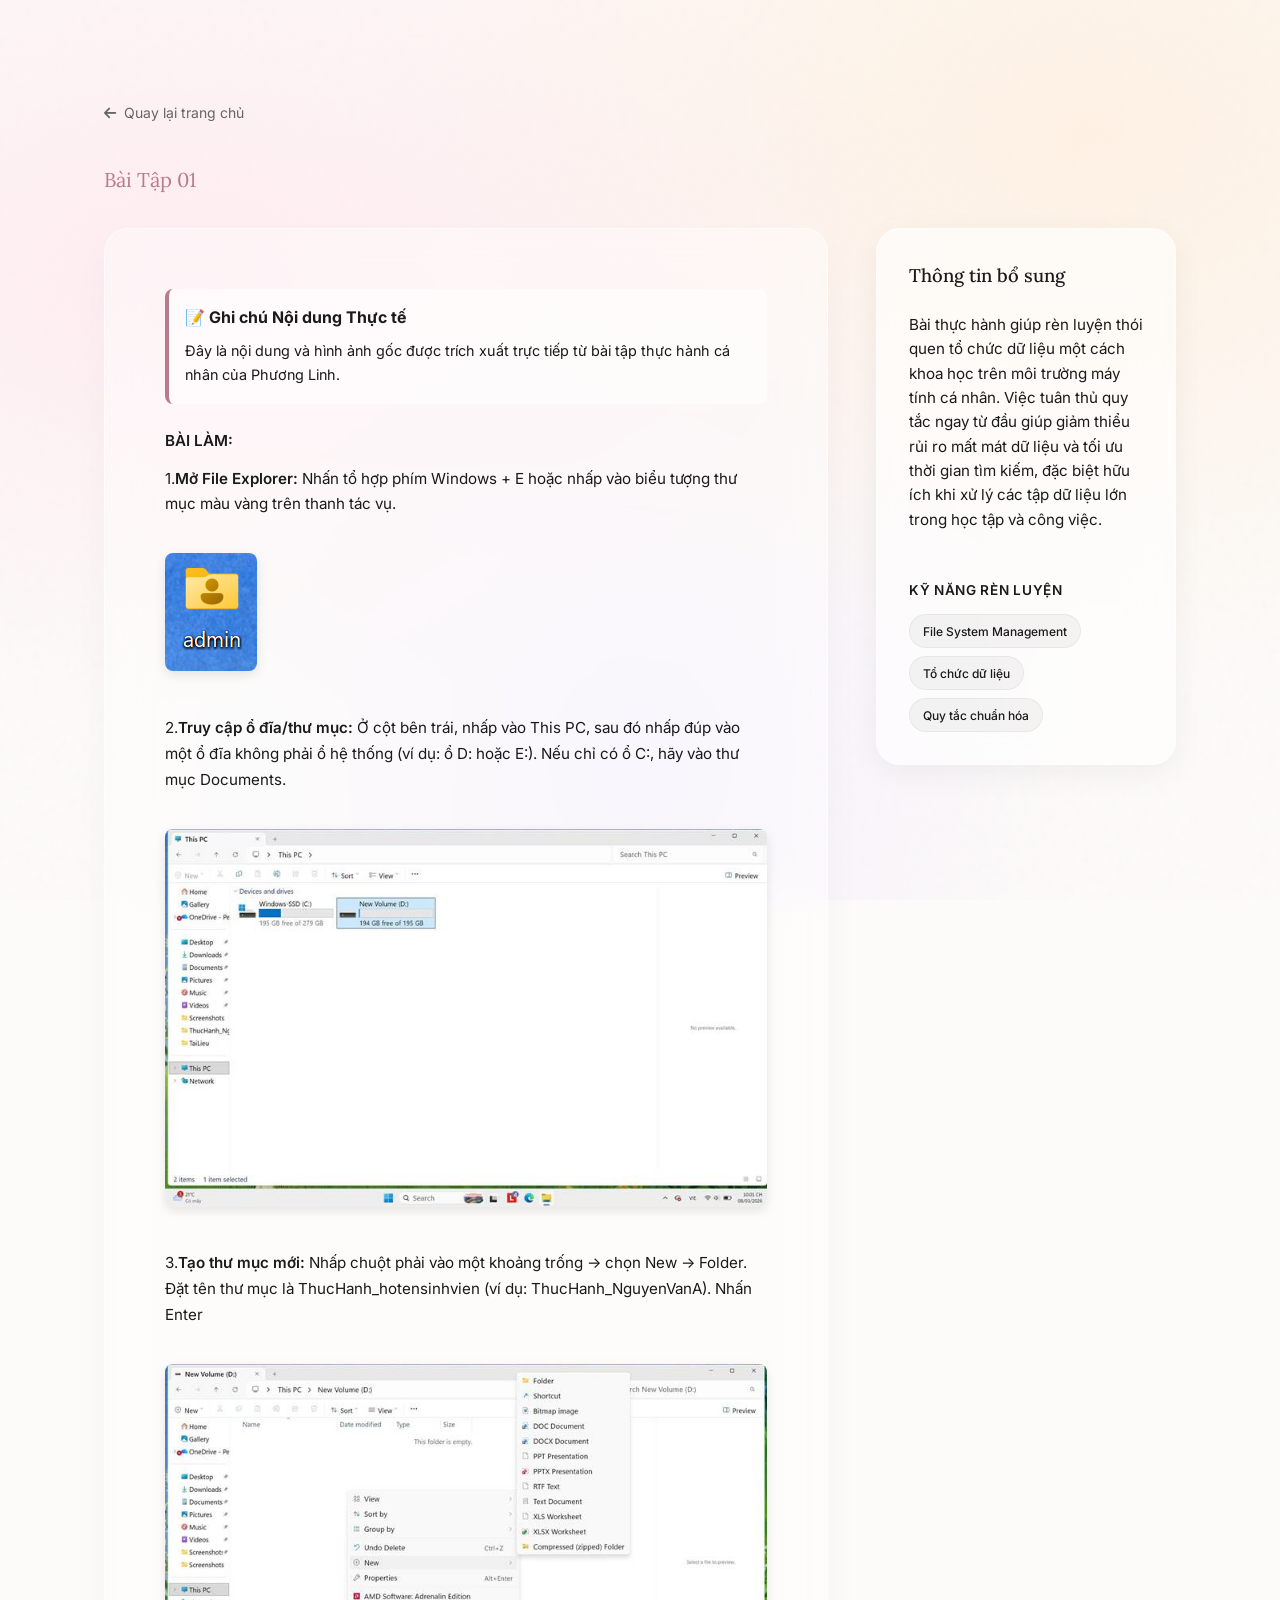
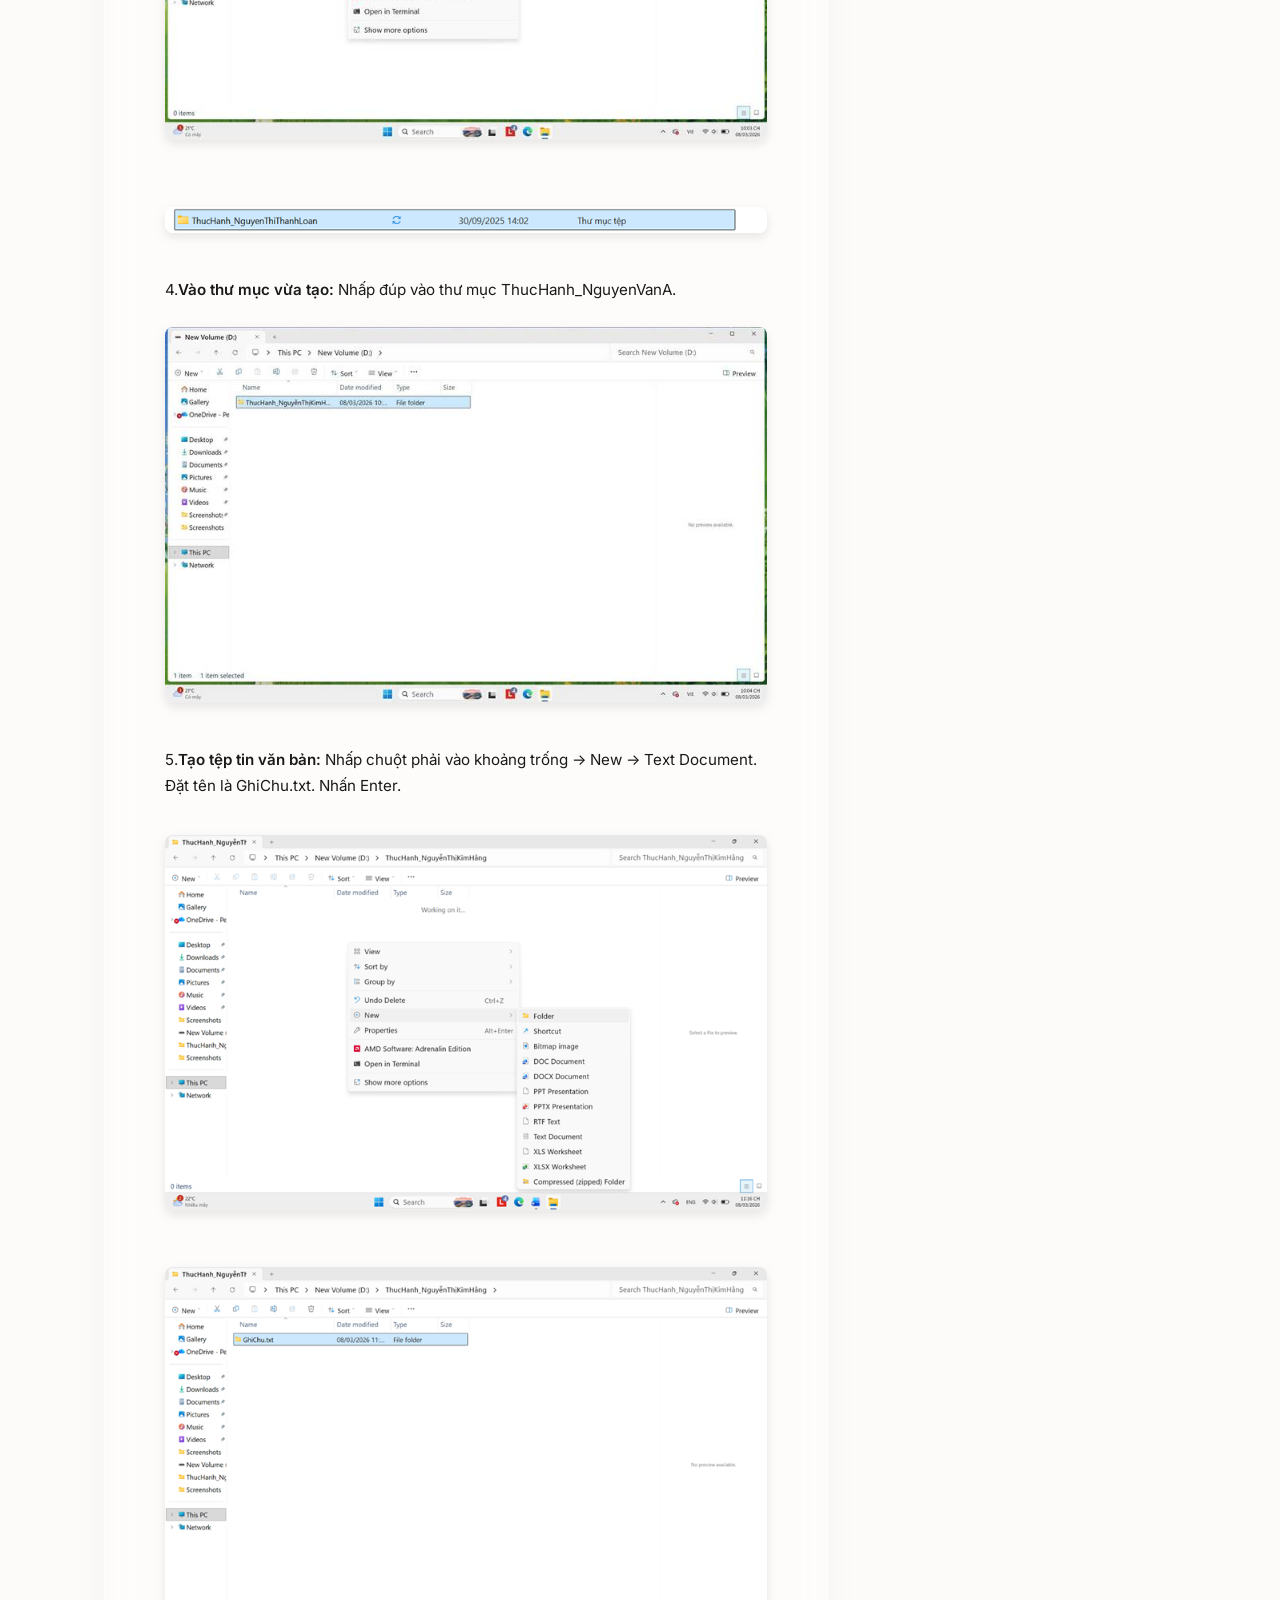
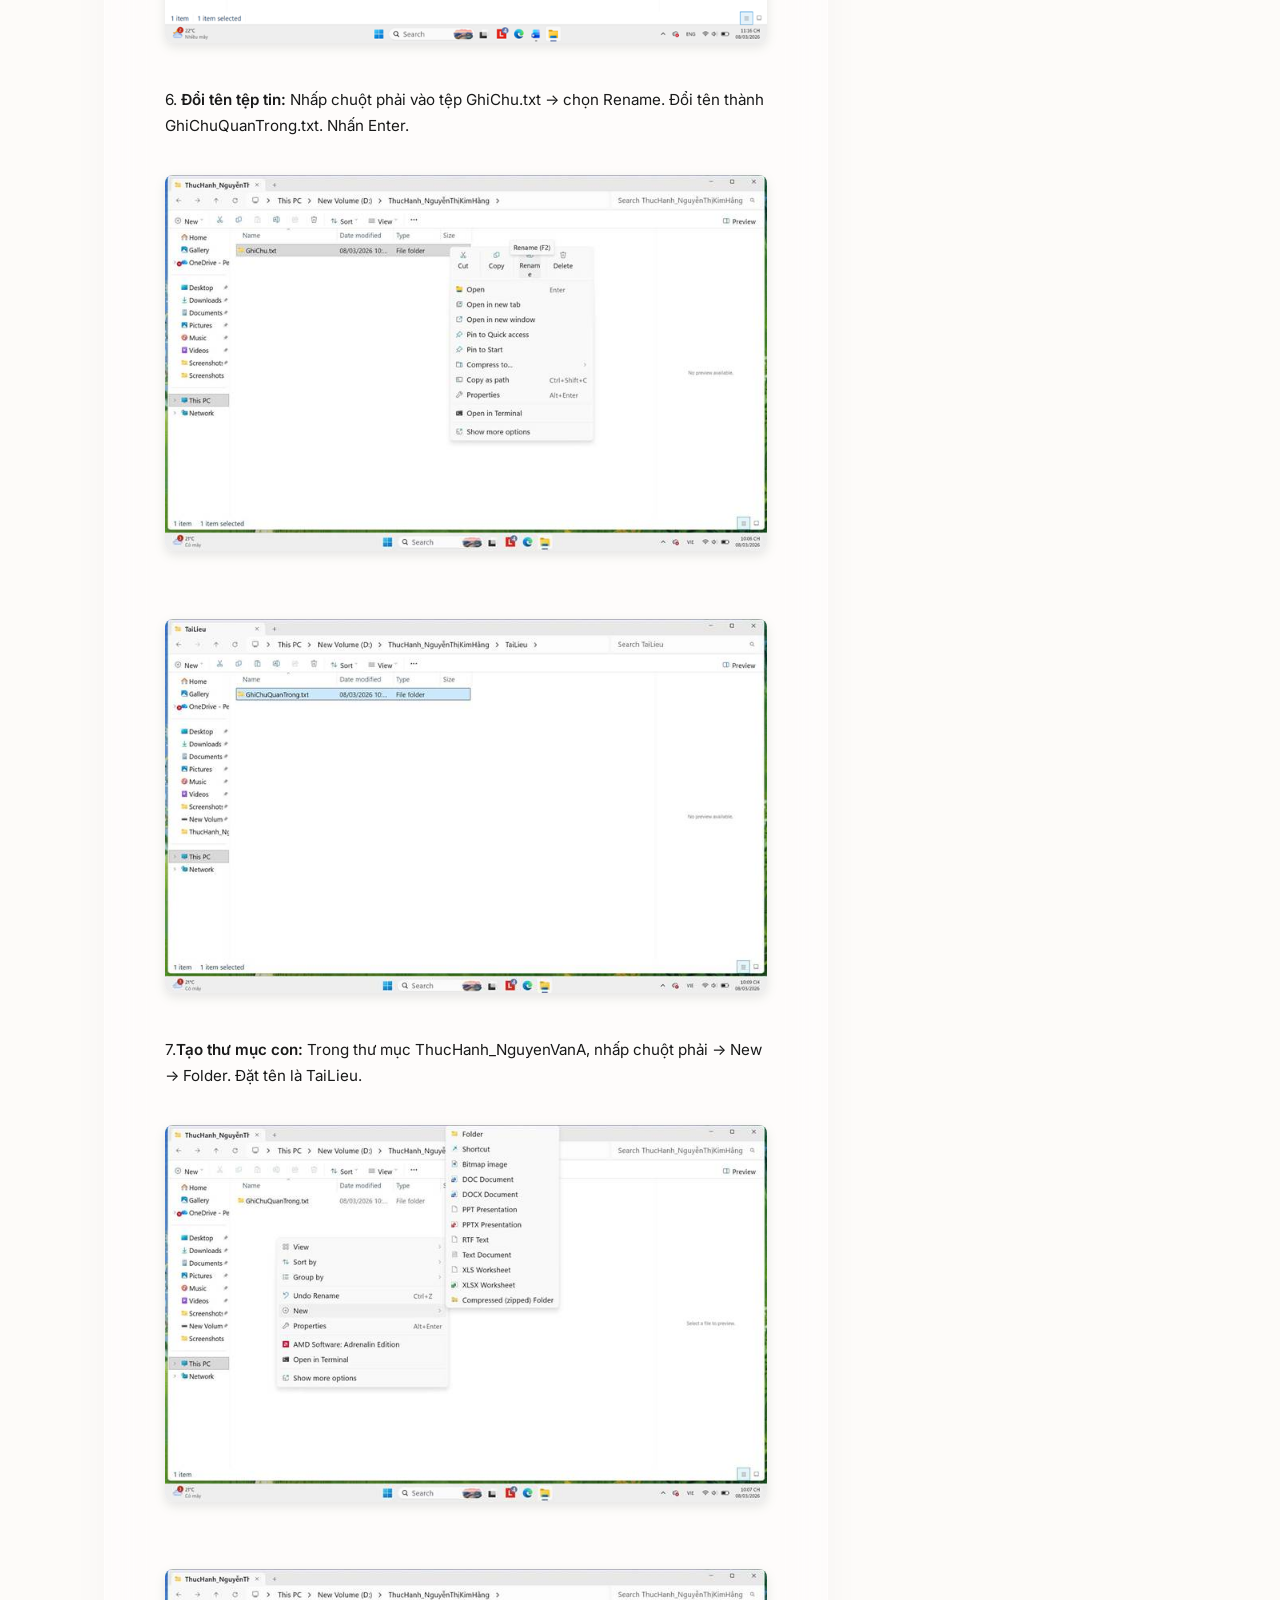
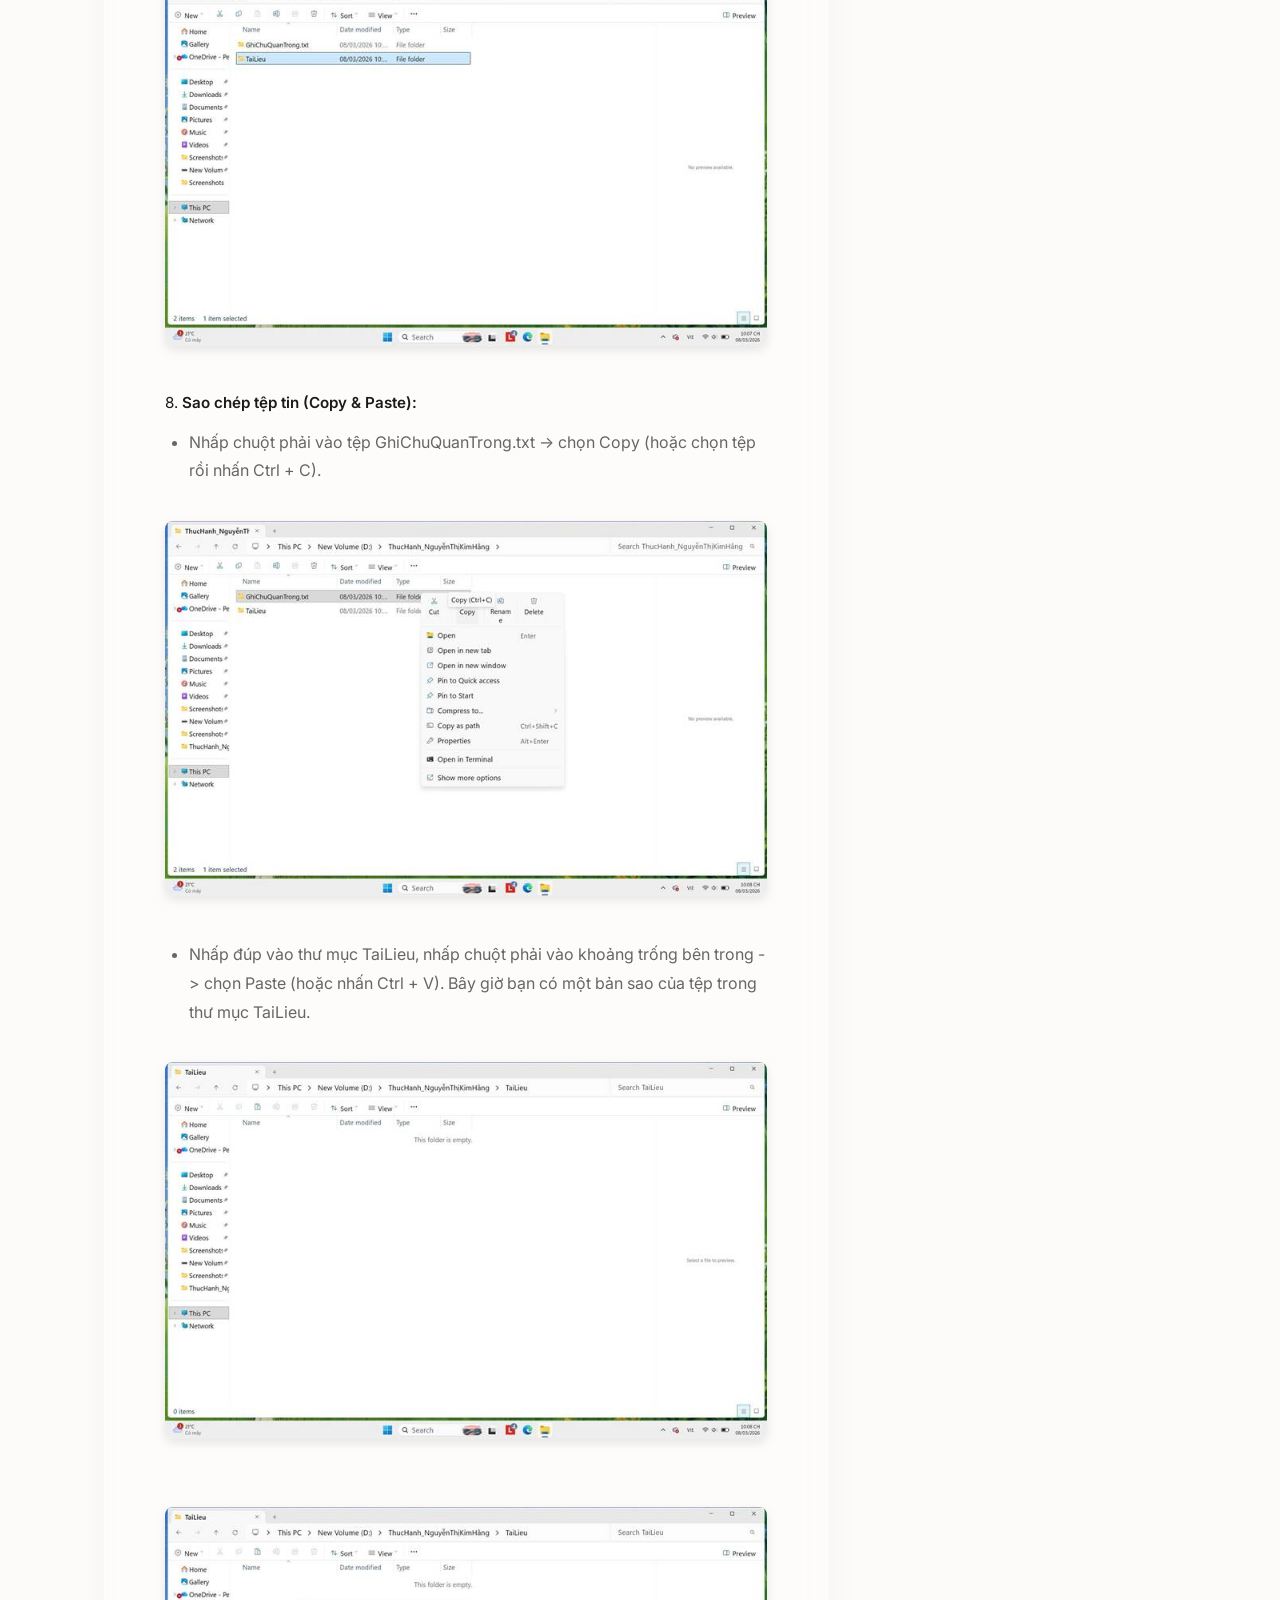
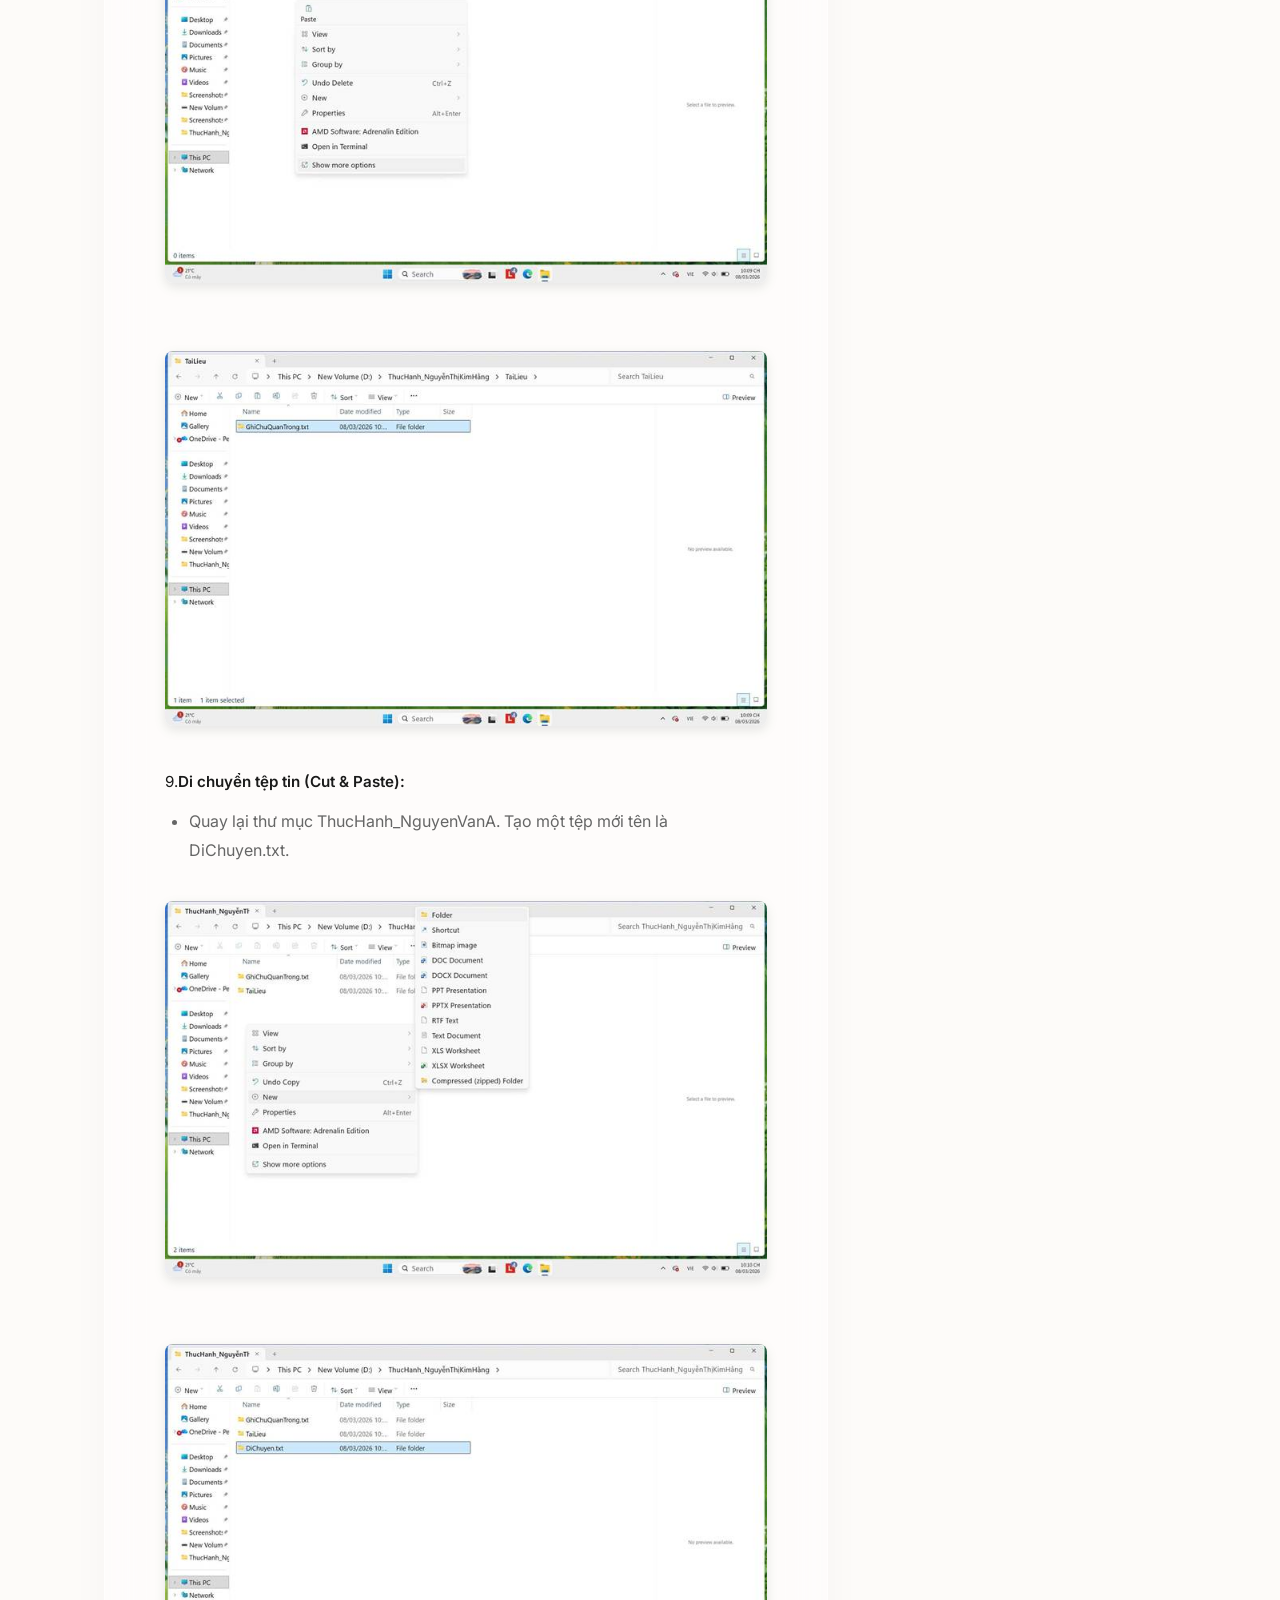
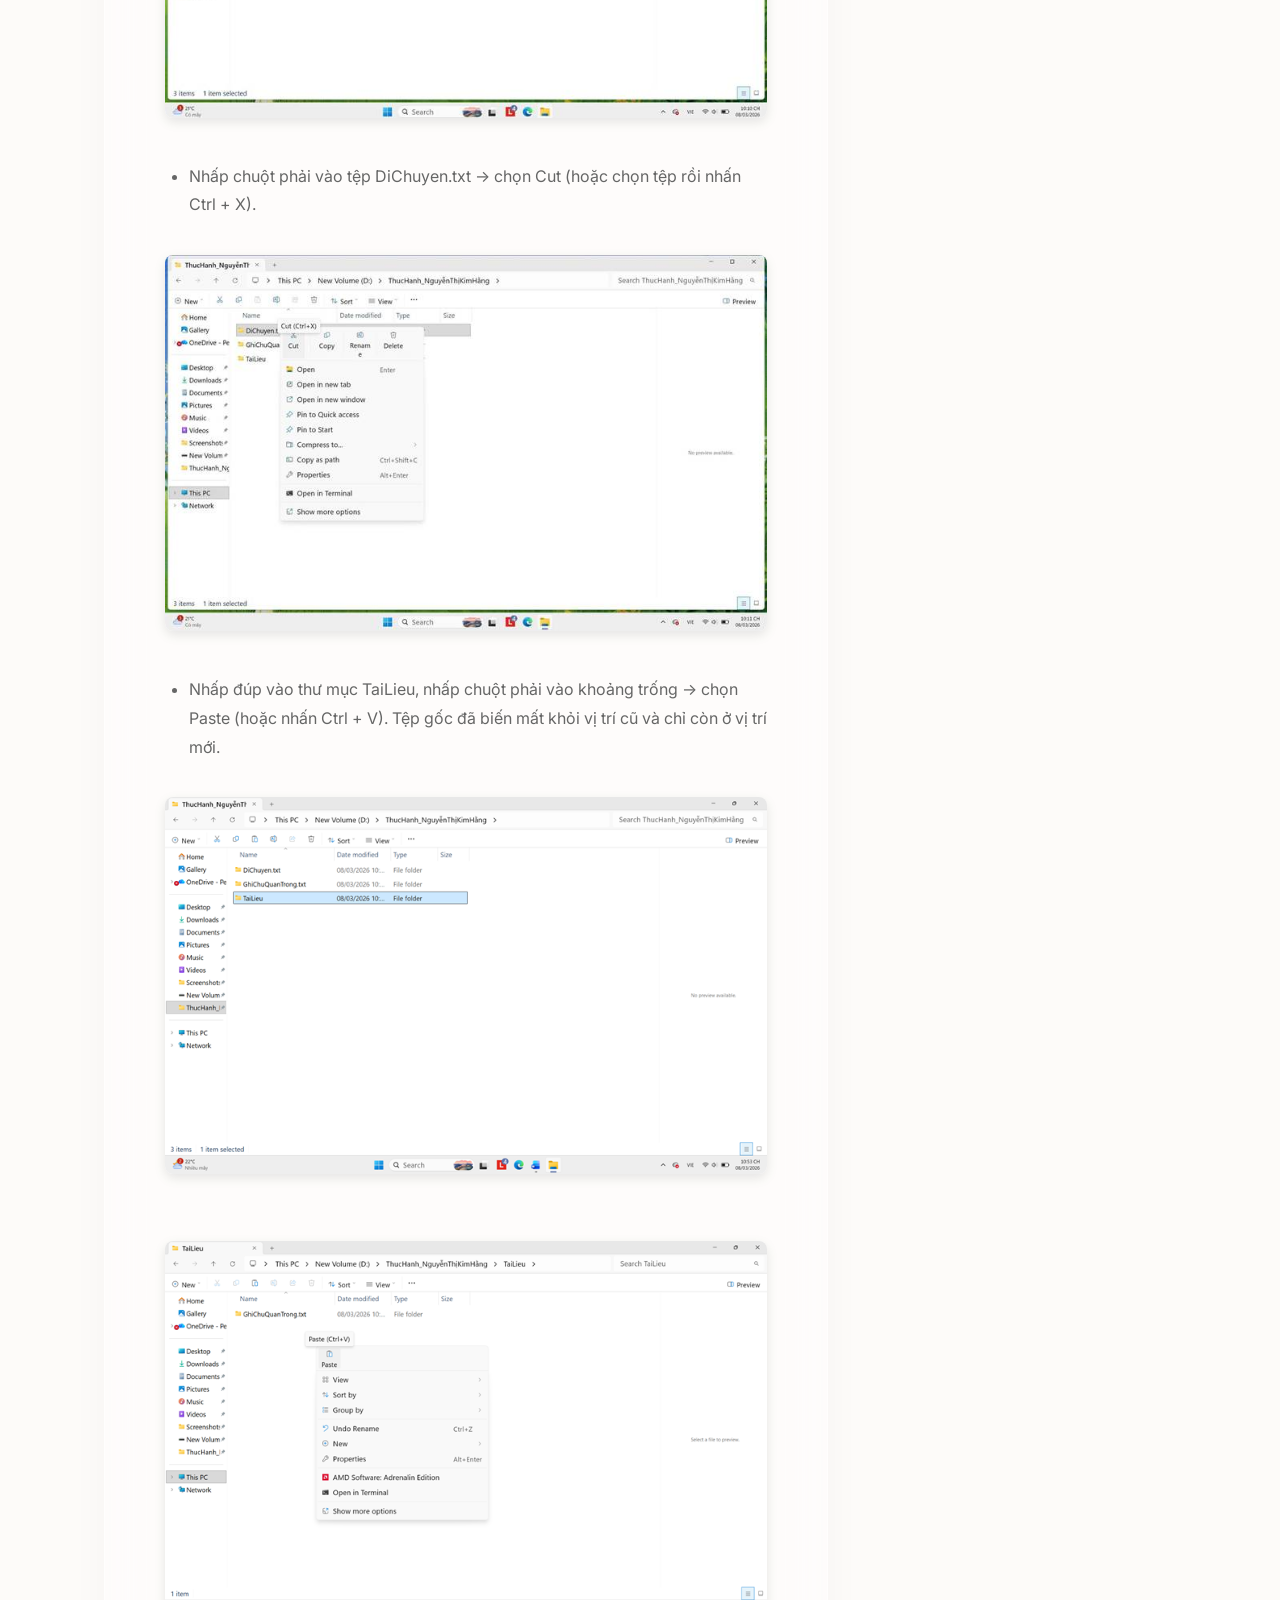
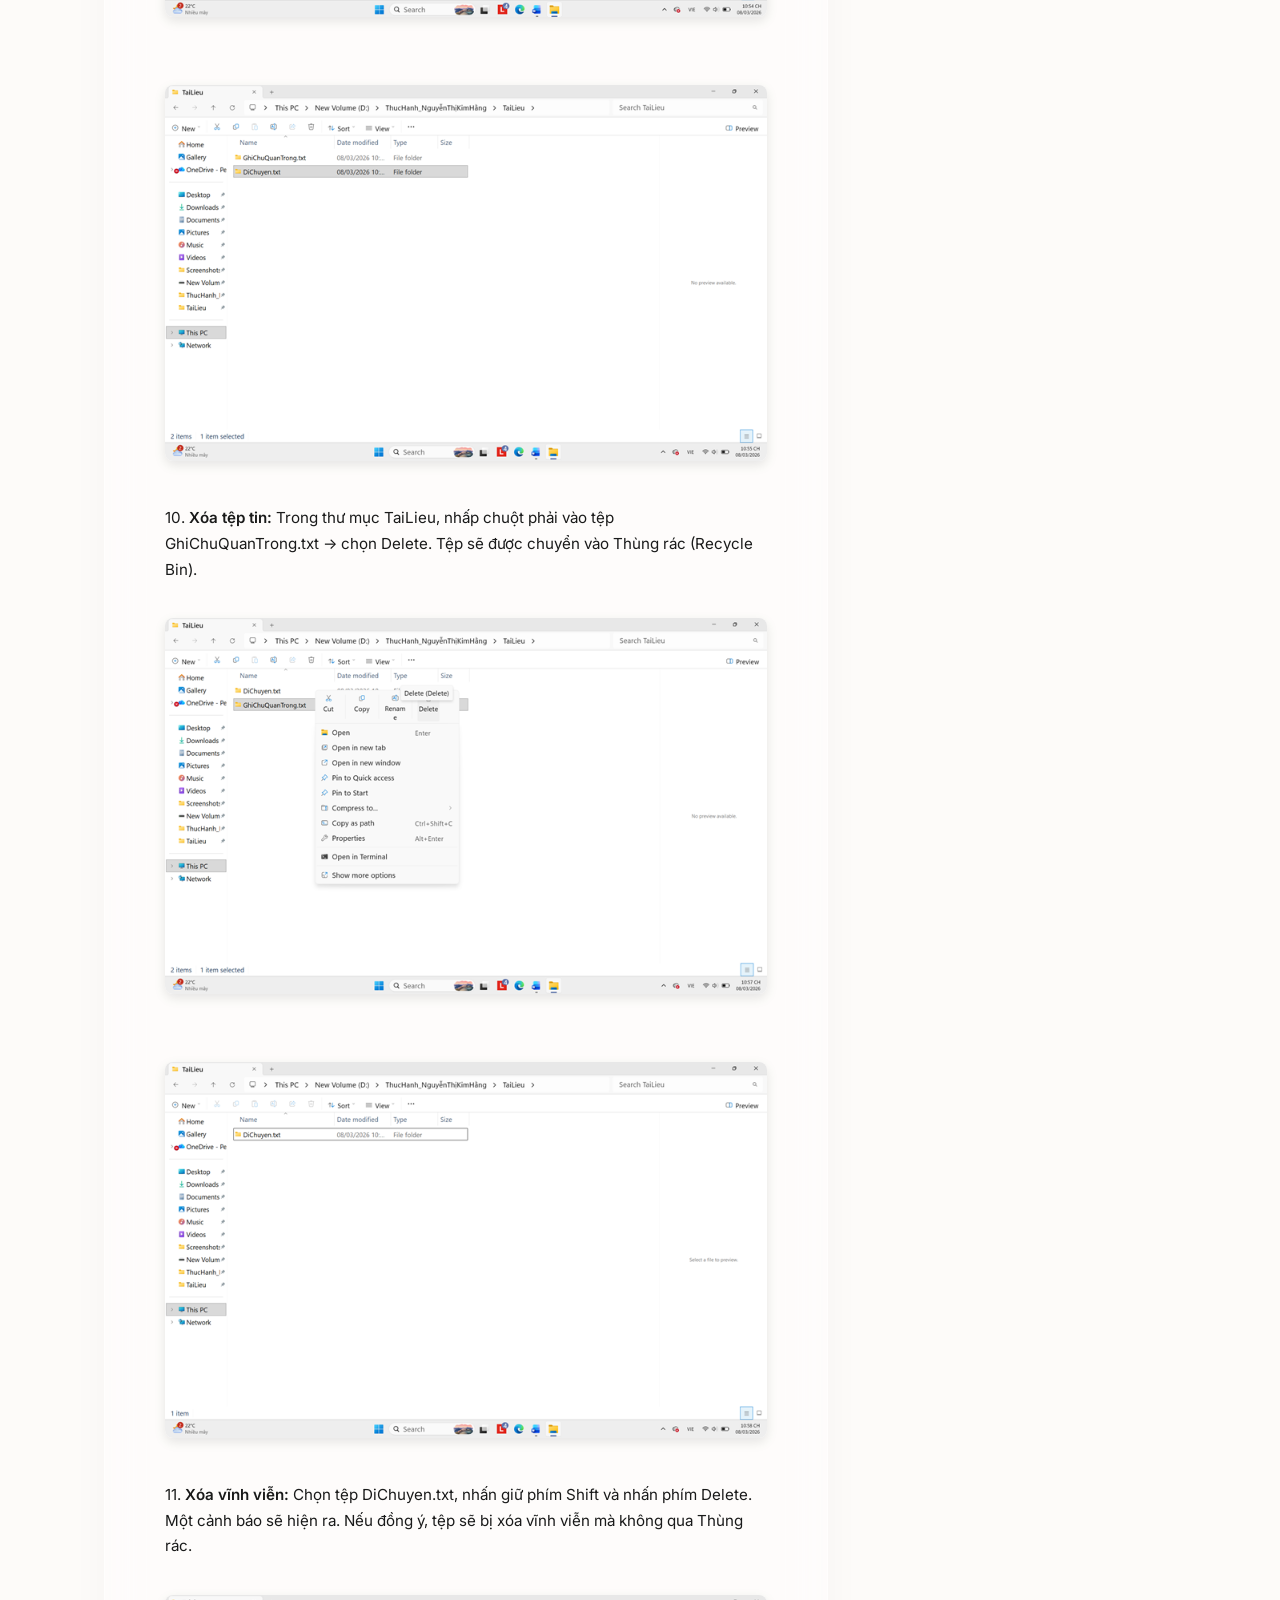
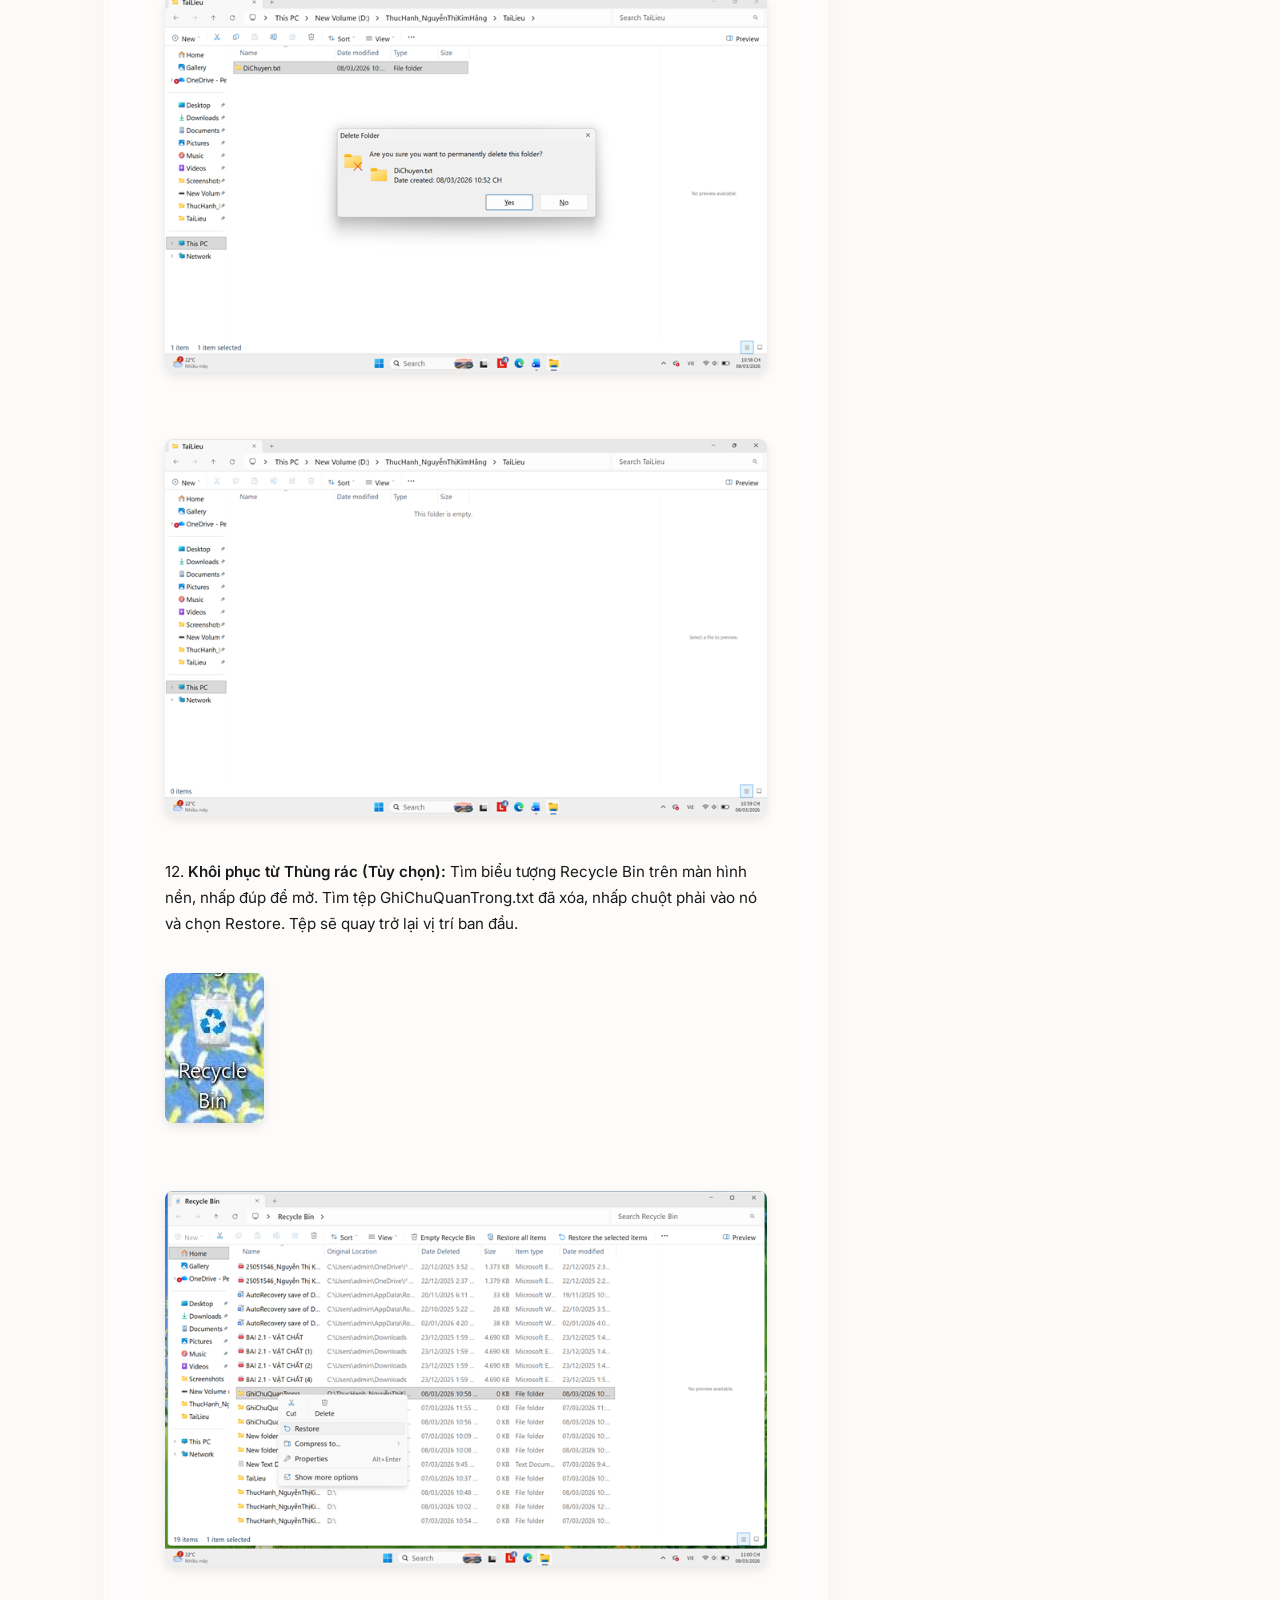
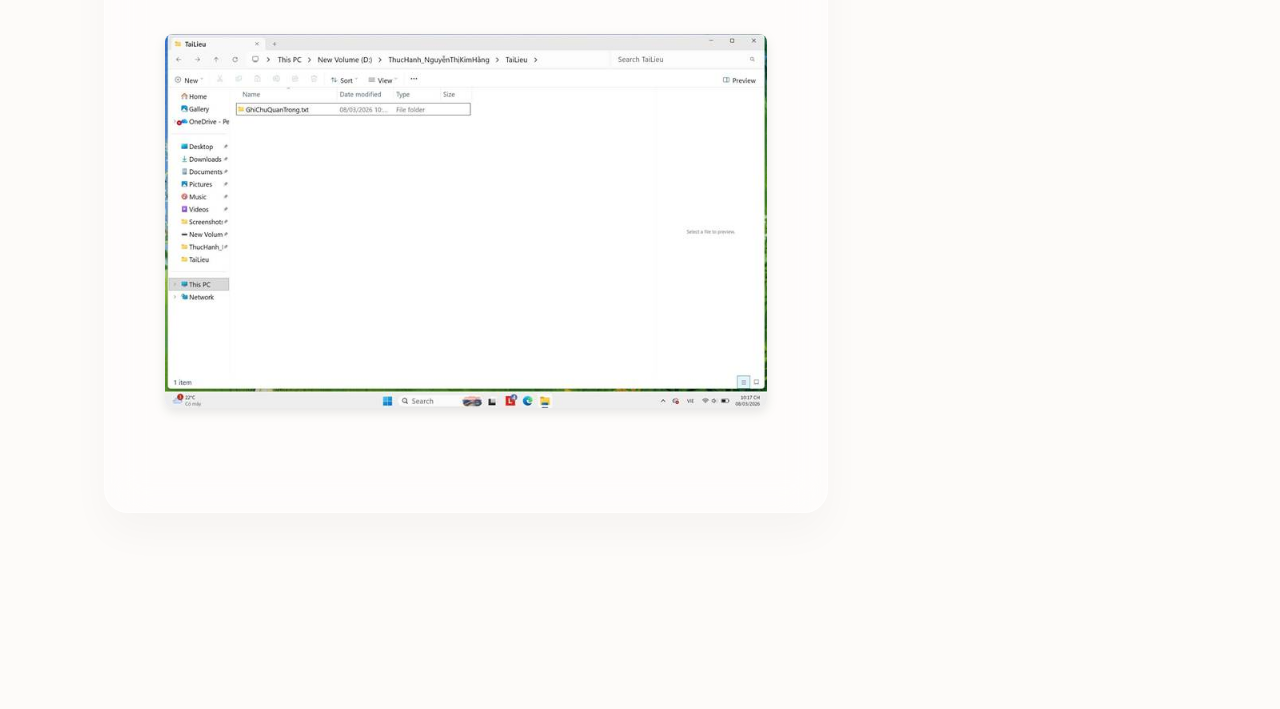
==== bai1.html @ e1cc2dfd "first commit" ====
<!DOCTYPE html>
<html lang="vi">

<head>
  <meta charset="UTF-8">
  <meta name="viewport" content="width=device-width, initial-scale=1.0">
  <title>Bài 1 - Quản lý tệp tin | Phương Linh Portfolio</title>
  <!-- Google Fonts -->
  <link
    href="https://fonts.googleapis.com/css2?family=Inter:wght@400;500;600;800&family=Lora:ital,wght@0,400;0,600;1,400&display=swap"
    rel="stylesheet">
  <!-- Font Awesome -->
  <link rel="stylesheet" href="https://cdnjs.cloudflare.com/ajax/libs/font-awesome/6.4.0/css/all.min.css">
  <!-- Custom CSS -->
  <link rel="stylesheet" href="style.css">
</head>

<body class="detail-page-body">
  <!-- Animated Background Setup (reused) -->
  <div class="glass-bg">
    <div class="blob blob-1"></div>
    <div class="blob blob-2"></div>
    <div class="blob blob-3"></div>
  </div>

  <div class="detail-page-wrapper">
    <a href="index.html" class="back-link"><i class="fas fa-arrow-left"></i> Quay lại trang chủ</a>

    <div class="detail-header">
      <div class="ex-number">Bài Tập 01</div>

      <div class="detail-grid">
        <!-- Left: PDF Detailed content -->
        <div class="detail-content reveal">
          <div
            style="background: rgba(255,255,255,0.5); padding: 1rem; border-left: 4px solid var(--accent); margin-bottom: 1.5rem; border-radius: 8px;">
            <h4 style="margin:0 0 0.5rem 0; font-size:1rem; color: var(--text);">📝 Ghi chú Nội dung Thực tế</h4>
            <p style="margin:0; font-size:0.9rem; color: var(--muted);">Đây là nội dung và hình ảnh gốc được trích xuất
              trực tiếp từ bài tập thực hành cá nhân của Phương Linh.</p>
          </div>
          <p><strong>BÀI LÀM:</strong></p>
          <p>1.<strong>Mở File Explorer:</strong> Nhấn tổ hợp phím Windows + E hoặc nhấp vào biểu tượng thư mục màu vàng
            trên thanh tác vụ.</p>
          <p><img
              style="max-width: 100%; height: auto; border-radius: 8px; margin: 1.5rem 0; box-shadow: 0 4px 12px rgba(0,0,0,0.1);"
              src="assets/images/BT1_mammoth_1.png" /></p>
          <p>2.<strong>Truy cập ổ đĩa/thư mục:</strong> Ở cột bên trái, nhấp vào This PC, sau đó nhấp đúp vào một ổ đĩa
            không phải ổ hệ thống (ví dụ: ổ D: hoặc E:). Nếu chỉ có ổ C:, hãy vào thư mục Documents.</p>
          <p><img
              style="max-width: 100%; height: auto; border-radius: 8px; margin: 1.5rem 0; box-shadow: 0 4px 12px rgba(0,0,0,0.1);"
              src="assets/images/BT1_mammoth_2.jpeg" /></p>
          <p>3.<strong>Tạo thư mục mới:</strong> Nhấp chuột phải vào một khoảng trống -&gt; chọn New -&gt; Folder. Đặt
            tên thư mục là ThucHanh_hotensinhvien (ví dụ: ThucHanh_NguyenVanA). Nhấn Enter</p>
          <p><img
              style="max-width: 100%; height: auto; border-radius: 8px; margin: 1.5rem 0; box-shadow: 0 4px 12px rgba(0,0,0,0.1);"
              src="assets/images/BT1_mammoth_3.jpeg" /></p>
          <p><img
              style="max-width: 100%; height: auto; border-radius: 8px; margin: 1.5rem 0; box-shadow: 0 4px 12px rgba(0,0,0,0.1);"
              src="assets/images/BT1_mammoth_4.png" /></p>
          <p>4.<strong>Vào thư mục vừa tạo:</strong> Nhấp đúp vào thư mục ThucHanh_NguyenVanA.<br /> <img
              style="max-width: 100%; height: auto; border-radius: 8px; margin: 1.5rem 0; box-shadow: 0 4px 12px rgba(0,0,0,0.1);"
              src="assets/images/BT1_mammoth_5.jpeg" /></p>
          <p> </p>
          <p>5.<strong>Tạo tệp tin văn bản:</strong> Nhấp chuột phải vào khoảng trống -&gt; New -&gt; Text Document. Đặt
            tên là GhiChu.txt. Nhấn Enter.</p>
          <p><img
              style="max-width: 100%; height: auto; border-radius: 8px; margin: 1.5rem 0; box-shadow: 0 4px 12px rgba(0,0,0,0.1);"
              src="assets/images/BT1_mammoth_6.png" /><img
              style="max-width: 100%; height: auto; border-radius: 8px; margin: 1.5rem 0; box-shadow: 0 4px 12px rgba(0,0,0,0.1);"
              src="assets/images/BT1_mammoth_7.png" /></p>
          <p> </p>
          <p>6. <strong>Đổi tên tệp tin:</strong> Nhấp chuột phải vào tệp GhiChu.txt -&gt; chọn Rename. Đổi tên thành
            GhiChuQuanTrong.txt. Nhấn Enter.</p>
          <p><img
              style="max-width: 100%; height: auto; border-radius: 8px; margin: 1.5rem 0; box-shadow: 0 4px 12px rgba(0,0,0,0.1);"
              src="assets/images/BT1_mammoth_8.jpeg" /></p>
          <p><img
              style="max-width: 100%; height: auto; border-radius: 8px; margin: 1.5rem 0; box-shadow: 0 4px 12px rgba(0,0,0,0.1);"
              src="assets/images/BT1_mammoth_9.jpeg" /></p>
          <p>7.<strong>Tạo thư mục con:</strong> Trong thư mục ThucHanh_NguyenVanA, nhấp chuột phải -&gt; New -&gt;
            Folder. Đặt tên là TaiLieu.</p>
          <p><img
              style="max-width: 100%; height: auto; border-radius: 8px; margin: 1.5rem 0; box-shadow: 0 4px 12px rgba(0,0,0,0.1);"
              src="assets/images/BT1_mammoth_10.jpeg" /></p>
          <p><img
              style="max-width: 100%; height: auto; border-radius: 8px; margin: 1.5rem 0; box-shadow: 0 4px 12px rgba(0,0,0,0.1);"
              src="assets/images/BT1_mammoth_11.jpeg" /></p>
          <p>8. <strong>Sao chép tệp tin (Copy &amp; Paste):</strong></p>
          <ul>
            <li>Nhấp chuột phải vào tệp GhiChuQuanTrong.txt -&gt; chọn Copy (hoặc chọn tệp rồi nhấn Ctrl + C).</li>
          </ul>
          <p><img
              style="max-width: 100%; height: auto; border-radius: 8px; margin: 1.5rem 0; box-shadow: 0 4px 12px rgba(0,0,0,0.1);"
              src="assets/images/BT1_mammoth_12.jpeg" /></p>
          <ul>
            <li>Nhấp đúp vào thư mục TaiLieu, nhấp chuột phải vào khoảng trống bên trong -&gt; chọn Paste (hoặc nhấn
              Ctrl + V). Bây giờ bạn có một bản sao của tệp trong thư mục TaiLieu.</li>
          </ul>
          <p><img
              style="max-width: 100%; height: auto; border-radius: 8px; margin: 1.5rem 0; box-shadow: 0 4px 12px rgba(0,0,0,0.1);"
              src="assets/images/BT1_mammoth_13.jpeg" /></p>
          <p><img
              style="max-width: 100%; height: auto; border-radius: 8px; margin: 1.5rem 0; box-shadow: 0 4px 12px rgba(0,0,0,0.1);"
              src="assets/images/BT1_mammoth_14.jpeg" /></p>
          <p><img
              style="max-width: 100%; height: auto; border-radius: 8px; margin: 1.5rem 0; box-shadow: 0 4px 12px rgba(0,0,0,0.1);"
              src="assets/images/BT1_mammoth_15.jpeg" /></p>
          <p>9.<strong>Di chuyển tệp tin (Cut &amp; Paste):</strong></p>
          <ul>
            <li>Quay lại thư mục ThucHanh_NguyenVanA. Tạo một tệp mới tên là DiChuyen.txt.</li>
          </ul>
          <p><img
              style="max-width: 100%; height: auto; border-radius: 8px; margin: 1.5rem 0; box-shadow: 0 4px 12px rgba(0,0,0,0.1);"
              src="assets/images/BT1_mammoth_16.jpeg" /></p>
          <p><img
              style="max-width: 100%; height: auto; border-radius: 8px; margin: 1.5rem 0; box-shadow: 0 4px 12px rgba(0,0,0,0.1);"
              src="assets/images/BT1_mammoth_17.jpeg" /></p>
          <ul>
            <li>Nhấp chuột phải vào tệp DiChuyen.txt -&gt; chọn Cut (hoặc chọn tệp rồi nhấn Ctrl + X).</li>
          </ul>
          <p><img
              style="max-width: 100%; height: auto; border-radius: 8px; margin: 1.5rem 0; box-shadow: 0 4px 12px rgba(0,0,0,0.1);"
              src="assets/images/BT1_mammoth_18.jpeg" /></p>
          <p> </p>
          <ul>
            <li>Nhấp đúp vào thư mục TaiLieu, nhấp chuột phải vào khoảng trống -&gt; chọn Paste (hoặc nhấn Ctrl + V).
              Tệp gốc đã biến mất khỏi vị trí cũ và chỉ còn ở vị trí mới.</li>
          </ul>
          <p> </p>
          <p><img
              style="max-width: 100%; height: auto; border-radius: 8px; margin: 1.5rem 0; box-shadow: 0 4px 12px rgba(0,0,0,0.1);"
              src="assets/images/BT1_mammoth_19.png" /></p>
          <p><img
              style="max-width: 100%; height: auto; border-radius: 8px; margin: 1.5rem 0; box-shadow: 0 4px 12px rgba(0,0,0,0.1);"
              src="assets/images/BT1_mammoth_20.png" /></p>
          <p><img
              style="max-width: 100%; height: auto; border-radius: 8px; margin: 1.5rem 0; box-shadow: 0 4px 12px rgba(0,0,0,0.1);"
              src="assets/images/BT1_mammoth_21.png" /></p>
          <p>10. <strong>Xóa tệp tin:</strong> Trong thư mục TaiLieu, nhấp chuột phải vào tệp GhiChuQuanTrong.txt -&gt;
            chọn Delete. Tệp sẽ được chuyển vào Thùng rác (Recycle Bin).</p>
          <p><img
              style="max-width: 100%; height: auto; border-radius: 8px; margin: 1.5rem 0; box-shadow: 0 4px 12px rgba(0,0,0,0.1);"
              src="assets/images/BT1_mammoth_22.png" /></p>
          <p><img
              style="max-width: 100%; height: auto; border-radius: 8px; margin: 1.5rem 0; box-shadow: 0 4px 12px rgba(0,0,0,0.1);"
              src="assets/images/BT1_mammoth_23.png" /></p>
          <p>11. <strong>Xóa vĩnh viễn:</strong> Chọn tệp DiChuyen.txt, nhấn giữ phím Shift và nhấn phím Delete. Một
            cảnh báo sẽ hiện ra. Nếu đồng ý, tệp sẽ bị xóa vĩnh viễn mà không qua Thùng rác.</p>
          <p><img
              style="max-width: 100%; height: auto; border-radius: 8px; margin: 1.5rem 0; box-shadow: 0 4px 12px rgba(0,0,0,0.1);"
              src="assets/images/BT1_mammoth_24.png" /></p>
          <p><img
              style="max-width: 100%; height: auto; border-radius: 8px; margin: 1.5rem 0; box-shadow: 0 4px 12px rgba(0,0,0,0.1);"
              src="assets/images/BT1_mammoth_25.png" /></p>
          <p>12. <strong>Khôi phục từ Thùng rác (Tùy chọn):</strong> Tìm biểu tượng Recycle Bin trên màn hình nền, nhấp
            đúp để mở. Tìm tệp GhiChuQuanTrong.txt đã xóa, nhấp chuột phải vào nó và chọn Restore. Tệp sẽ quay trở lại
            vị trí ban đầu.</p>
          <p><img
              style="max-width: 100%; height: auto; border-radius: 8px; margin: 1.5rem 0; box-shadow: 0 4px 12px rgba(0,0,0,0.1);"
              src="assets/images/BT1_mammoth_26.png" /></p>
          <p><img
              style="max-width: 100%; height: auto; border-radius: 8px; margin: 1.5rem 0; box-shadow: 0 4px 12px rgba(0,0,0,0.1);"
              src="assets/images/BT1_mammoth_27.png" /></p>
          <p> </p>
          <p><img
              style="max-width: 100%; height: auto; border-radius: 8px; margin: 1.5rem 0; box-shadow: 0 4px 12px rgba(0,0,0,0.1);"
              src="assets/images/BT1_mammoth_28.jpeg" /></p>
        </div>

        <!-- Right: Original HTML assets (Images, Code blocks, tables) -->
        <div class="detail-assets reveal">
          <h3 class="section-title" style="font-size: 1.15rem; margin-bottom: 1rem;  padding-bottom: 0.4rem;">
            Thông tin bổ sung</h3>
          <p style="font-size: 0.95rem; color: var(--muted); margin-bottom: 1.5rem;">
            Bài thực hành giúp rèn luyện thói quen tổ chức dữ liệu một cách khoa học trên môi trường máy tính cá nhân.
            Việc tuân thủ quy tắc ngay từ đầu giúp giảm thiểu rủi ro mất mát dữ liệu và tối ưu thời gian tìm kiếm, đặc
            biệt hữu ích khi xử lý các tập dữ liệu lớn trong học tập và công việc.
          </p>
          <div style="border-top: 1px solid var(--border-muted); padding-top: 1.5rem;">
            <h4 class="skill-group-title"
              style="font-size: 0.85rem; margin-bottom: 0.8rem; font-family: var(--font-mono); text-transform: uppercase;">
              Kỹ năng rèn luyện</h4>
            <div class="card-skills">
              <span class="skill-chip">File System Management</span>
              <span class="skill-chip">Tổ chức dữ liệu</span>
              <span class="skill-chip">Quy tắc chuẩn hóa</span>
            </div>
          </div>
        </div>
      </div>
    </div>
---- style.css ----
:root {
    --bg-color: #faf9f6;
    --text-main: #1a1a1a;
    --text-light: #666666;
    --accent: #b87b8d; /* Muted pink/rose */
    --border-color: #e5e0dc;
    --card-bg: #ffffff;
    --nav-bg: rgba(250, 249, 246, 0.9);
}

* {
    margin: 0;
    padding: 0;
    box-sizing: border-box;
}

body {
    font-family: 'Inter', sans-serif;
    color: var(--text-main);
    background-color: #fdfbf9;
    background-image: 
        radial-gradient(at 15% 30%, hsla(340, 100%, 95%, 0.7) 0px, transparent 50%),
        radial-gradient(at 85% 15%, hsla(30, 100%, 92%, 0.6) 0px, transparent 50%),
        radial-gradient(at 50% 85%, hsla(260, 100%, 96%, 0.6) 0px, transparent 50%),
        url('data:image/svg+xml;utf8,<svg viewBox="0 0 200 200" xmlns="http://www.w3.org/2000/svg"><filter id="noise"><feTurbulence type="fractalNoise" baseFrequency="0.75" numOctaves="3" stitchTiles="stitch"/></filter><rect width="100%" height="100%" filter="url(%23noise)" opacity="0.035"/></svg>');
    background-attachment: fixed;
    background-size: cover;
    overflow-x: hidden;
    line-height: 1.6;
    -webkit-font-smoothing: antialiased;
}

/* Typography */
h1, h2, h3, .logo {
    font-family: 'Lora', serif;
    font-weight: 500;
}

/* Custom Scrollbar */
::-webkit-scrollbar {
    width: 6px;
    height: 6px;
}
::-webkit-scrollbar-track {
    background: transparent;
}
::-webkit-scrollbar-thumb {
    background: #d4c5c9;
    border-radius: 10px;
}

/* Navbar */
.navbar {
    position: fixed;
    top: 0;
    left: 0;
    width: 100%;
    padding: 24px 60px;
    display: flex;
    justify-content: space-between;
    align-items: center;
    z-index: 100;
    background: var(--nav-bg);
    backdrop-filter: blur(8px);
    border-bottom: 1px solid var(--border-color);
}

.logo {
    font-size: 22px;
    letter-spacing: -0.5px;
    color: var(--text-main);
}

.nav-links {
    display: flex;
    gap: 32px;
}

.nav-item {
    background: none;
    border: none;
    font-family: 'Inter', sans-serif;
    font-size: 14px;
    font-weight: 500;
    color: var(--text-light);
    cursor: pointer;
    transition: color 0.3s ease;
    position: relative;
}

.nav-item::after {
    content: '';
    position: absolute;
    bottom: -4px;
    left: 0;
    width: 0%;
    height: 1px;
    background-color: var(--accent);
    transition: width 0.3s ease;
}

.nav-item:hover, .nav-item.active {
    color: var(--text-main);
}

.nav-item:hover::after, .nav-item.active::after {
    width: 100%;
}

/* Horizontal Scroll Wrapper */
.wrapper {
    display: flex;
    width: 900vw; /* 9 sections */
    height: 100vh;
}

/* Panels */
.panel {
    width: 100vw;
    height: 100vh;
    display: flex;
    align-items: center;
    justify-content: center;
    padding: 80px 60px 40px; /* Offset for navbar */
    flex-shrink: 0;
}

.content-box {
    width: 100%;
    max-width: 1200px;
    margin: 0 auto;
}

/* Hero Layout */
.hero-layout {
    display: flex;
    align-items: center;
    justify-content: space-between;
    gap: 80px;
}

.hero-text-side {
    flex: 1;
}

.hero-tag {
    font-size: 11px;
    font-weight: 700;
    text-transform: uppercase;
    letter-spacing: 2px;
    border: 1px solid var(--text-main);
    padding: 6px 12px;
    display: inline-block;
    margin-bottom: 24px;
    border-radius: 4px;
}

.hero-name {
    font-size: 5.5vw;
    line-height: 1.1;
    margin-bottom: 24px;
    color: var(--text-main);
    letter-spacing: -2px;
    font-family: 'Inter', sans-serif;
    font-weight: 800;
}

.hero-subtitle {
    font-size: 18px;
    color: var(--text-light);
    max-width: 500px;
    margin-bottom: 40px;
}

.hero-info-boxes {
    display: flex;
    gap: 16px;
    margin-bottom: 40px;
}

.info-box {
    border: 2px solid var(--text-main);
    padding: 16px 24px;
    display: flex;
    flex-direction: column;
    border-radius: 4px;
    background: var(--card-bg);
    box-shadow: 4px 4px 0px rgba(0,0,0,1);
}

.box-label {
    font-size: 10px;
    font-weight: 700;
    color: var(--text-light);
    margin-bottom: 4px;
    letter-spacing: 1px;
}

.box-value {
    font-size: 16px;
    font-weight: 700;
    color: var(--text-main);
}

.hero-image-side {
    position: relative;
    width: 400px;
}

.hero-image-wrapper {
    border: 3px solid var(--text-main);
    padding: 8px;
    background: var(--card-bg);
    box-shadow: 8px 8px 0px rgba(0,0,0,1);
    border-radius: 8px;
}

.hero-image-wrapper img {
    width: 100%;
    height: auto;
    display: block;
    border-radius: 4px;
}

/* Detailed Intro Panel */
.intro-detailed-panel {
    align-items: flex-start;
    padding-top: 100px;
    padding-bottom: 40px;
}

.scroll-y-content {
    height: 100%;
    overflow-y: auto;
    padding-right: 20px;
}

.scroll-y-content::-webkit-scrollbar {
    width: 4px;
}

.scroll-y-content::-webkit-scrollbar-thumb {
    background: #d4c5c9;
    border-radius: 10px;
}

.intro-detailed-layout {
    max-width: 900px;
    margin: 0 auto;
}

.intro-header {
    display: flex;
    align-items: center;
    gap: 16px;
    border-bottom: 2px solid var(--text-main);
    padding-bottom: 16px;
    margin-bottom: 40px;
}

.intro-number {
    font-size: 16px;
    font-weight: 800;
}

.intro-title {
    font-size: 32px;
    font-weight: 800;
    font-family: 'Inter', sans-serif;
}

.intro-section {
    margin-bottom: 40px;
}

.intro-section h3 {
    font-size: 13px;
    font-weight: 800;
    letter-spacing: 2px;
    text-transform: uppercase;
    margin-bottom: 16px;
    font-family: 'Inter', sans-serif;
    color: var(--text-main);
}

.intro-section p {
    font-size: 16px;
    margin-bottom: 16px;
    color: var(--text-light);
}

.styled-list {
    list-style: none;
}

.styled-list li {
    font-size: 16px;
    color: var(--text-light);
    margin-bottom: 12px;
    display: flex;
    align-items: flex-start;
    gap: 12px;
}

.styled-list li i {
    color: var(--accent);
    margin-top: 6px;
    font-size: 12px;
}

.stats-boxes {
    display: flex;
    gap: 16px;
    margin-top: 60px;
    padding-bottom: 40px;
}

.stat-box {
    flex: 1;
    border: 2px solid var(--text-main);
    padding: 24px;
    display: flex;
    flex-direction: column;
    align-items: center;
    text-align: center;
    background: var(--card-bg);
    border-radius: 4px;
    box-shadow: 4px 4px 0px rgba(0,0,0,1);
}

.stat-number {
    font-size: 42px;
    font-weight: 800;
    margin-bottom: 8px;
    line-height: 1;
    color: var(--text-main);
}

.stat-label {
    font-size: 11px;
    font-weight: 700;
    letter-spacing: 1px;
    color: var(--text-light);
}

.scroll-prompt {
    font-size: 14px;
    font-weight: 500;
    color: var(--accent);
    display: flex;
    align-items: center;
    gap: 12px;
}

@keyframes pushRight {
    0%, 100% { transform: translateX(0); }
    50% { transform: translateX(5px); }
}

.scroll-prompt i {
    animation: pushRight 1.5s infinite ease-in-out;
}

.intro-image-side {
    flex: 0.8;
    display: flex;
    justify-content: center;
}

.image-wrapper {
    width: 400px;
    height: 500px;
    border-radius: 200px 200px 0 0;
    
    border: 1px solid var(--border-color);
    background-color: var(--card-bg);
}

.profile-pic {
    width: 100%;
    height: 100%;
    object-fit: cover;
}

/* Exercise Layout */
.exercise-layout {
    display: flex;
    align-items: center;
    gap: 80px;
    background: var(--card-bg);
    border: 1px solid var(--border-color);
    padding: 60px;
    border-radius: 24px;
    box-shadow: 0 10px 40px rgba(0,0,0,0.02);
}

.exercise-layout.reverse {
    flex-direction: row-reverse;
}

.ex-image {
    flex: 1.2;
    height: 400px;
    border-radius: 12px;
    
    background: #f4f4f4;
}

.ex-image img {
    width: 100%;
    height: 100%;
    object-fit: cover;
}

.ex-text {
    flex: 1;
}

.ex-number {
    font-family: 'Lora', serif;
    font-size: 16px;
    color: var(--accent);
    display: block;
    margin-bottom: 12px;
}

.ex-text h2 {
    font-size: 32px;
    margin-bottom: 24px;
    line-height: 1.2;
    letter-spacing: -0.5px;
}

.ex-text p {
    font-size: 16px;
    color: var(--text-light);
    line-height: 1.8;
}


/* Read More Button */
.read-more-btn {
    display: inline-flex;
    align-items: center;
    gap: 8px;
    margin-top: 24px;
    padding: 12px 24px;
    background: var(--text-main);
    color: #fff;
    text-decoration: none;
    font-size: 14px;
    font-weight: 500;
    border-radius: 30px;
    transition: all 0.3s ease;
}

.read-more-btn:hover {
    background: var(--accent);
    transform: translateY(-2px);
    box-shadow: 0 4px 12px rgba(184, 123, 141, 0.3);
}

.read-more-btn i {
    font-size: 12px;
    transition: transform 0.3s ease;
}

.read-more-btn:hover i {
    transform: translateX(4px);
}

/* Detail Pages Styling */
.detail-page-wrapper {
    min-height: 100vh;
    padding: 100px 5%;
    max-width: 1200px;
    margin: 0 auto;
    position: relative;
    z-index: 10;
}

.back-link {
    display: inline-flex;
    align-items: center;
    gap: 8px;
    color: var(--text-light);
    text-decoration: none;
    font-size: 14px;
    margin-bottom: 40px;
    transition: color 0.3s ease;
}

.back-link:hover {
    color: var(--accent);
}

.detail-header {
    margin-bottom: 60px;
}

.detail-header .ex-number {
    font-size: 20px;
    margin-bottom: 16px;
}

.detail-header h1 {
    font-size: 56px;
    color: var(--text-main);
    line-height: 1.1;
    letter-spacing: -1px;
    margin-bottom: 24px;
}

.detail-header .lead {
    font-size: 20px;
    color: var(--text-light);
    line-height: 1.6;
    max-width: 800px;
}

.detail-content {
    background: rgba(255, 255, 255, 0.4);
    backdrop-filter: blur(20px);
    border: 1px solid rgba(255, 255, 255, 0.5);
    border-radius: 24px;
    padding: 60px;
    box-shadow: 0 20px 40px rgba(0,0,0,0.03);
    min-width: 0; /* Fix for table overflow in grid */
}

.detail-content h2 {
    font-size: 32px;
    margin: 48px 0 24px;
    color: var(--text-main);
}

.detail-content h2:first-child {
    margin-top: 0;
}

.detail-content h3 {
    font-size: 24px;
    margin: 32px 0 16px;
    color: var(--text-main);
}

.detail-content p {
    font-size: 16px;
    color: var(--text-light);
    line-height: 1.8;
    margin-bottom: 24px;
}

.detail-content ul {
    margin-bottom: 24px;
    padding-left: 24px;
}

.detail-content li {
    font-size: 16px;
    color: var(--text-light);
    line-height: 1.8;
    margin-bottom: 12px;
}

.detail-content .highlight-box {
    background: rgba(255, 255, 255, 0.6);
    border-left: 4px solid var(--accent);
    padding: 24px;
    margin: 32px 0;
    border-radius: 0 12px 12px 0;
}

.detail-content .highlight-box p:last-child {
    margin-bottom: 0;
}

.detail-content img {
    max-width: 100%;
    border-radius: 12px;
    margin: 32px 0;
    box-shadow: 0 10px 30px rgba(0,0,0,0.05);
}


/* Summary Section Redesign */
.summary-panel {
    align-items: center;
}

.summary-main-title {
    font-size: 38px;
    font-weight: 800;
    font-family: 'Inter', sans-serif;
    color: var(--text-main);
    margin-bottom: 24px;
    text-align: center;
    letter-spacing: -1px;
}

.summary-grid {
    display: grid;
    grid-template-columns: 1.2fr 1fr;
    gap: 32px;
    margin-bottom: 32px;
}

.reflection-card {
    background: var(--card-bg);
    border: 1px solid var(--border-color);
    padding: 32px;
    border-radius: 16px;
    box-shadow: 0 10px 30px rgba(0,0,0,0.02);
    position: relative;
    height: 100%;
}

.reflection-quote-icon {
    font-size: 28px;
    color: var(--accent);
    opacity: 0.3;
    margin-bottom: 12px;
}

.summary-text p {
    font-size: 15px;
    color: var(--text-light);
    line-height: 1.7;
    margin-bottom: 16px;
}

.summary-text p:last-child {
    margin-bottom: 0;
}

.skills-growth-card {
    background: var(--card-bg);
    border: 1px solid var(--border-color);
    padding: 32px;
    border-radius: 16px;
    box-shadow: 0 10px 30px rgba(0,0,0,0.02);
}

.skills-growth-card h3 {
    font-family: 'Inter', sans-serif;
    font-size: 12px;
    font-weight: 800;
    letter-spacing: 1.5px;
    color: var(--text-main);
    margin-bottom: 24px;
}

.skill-progress-item {
    margin-bottom: 16px;
}

.skill-progress-item:last-child {
    margin-bottom: 0;
}

.skill-info {
    display: flex;
    justify-content: space-between;
    align-items: center;
    margin-bottom: 8px;
}

.skill-name {
    font-size: 13px;
    font-weight: 600;
    color: var(--text-main);
    display: flex;
    align-items: center;
    gap: 8px;
}

.skill-name i {
    color: var(--accent);
    font-size: 11px;
}

.skill-val {
    font-size: 13px;
    font-weight: 700;
    color: var(--accent);
}

.skill-bar-track {
    width: 100%;
    height: 6px;
    background: #f0ebe7;
    border-radius: 10px;
    
}

.skill-bar-fill {
    height: 100%;
    background: linear-gradient(90deg, var(--accent), #d19ba6);
    border-radius: 10px;
    transition: width 1s ease-in-out;
}

.summary-nav {
    display: flex;
    flex-direction: column;
    align-items: center;
    gap: 16px;
    border-top: 1px solid var(--border-color);
    padding-top: 24px;
}

.nav-title {
    font-size: 14px;
    font-weight: 600;
    color: var(--text-light);
}

.nav-buttons-group {
    display: flex;
    gap: 12px;
    flex-wrap: wrap;
    justify-content: center;
}

.nav-btn {
    padding: 8px 18px;
    background: var(--card-bg);
    border: 1px solid var(--border-color);
    border-radius: 30px;
    font-family: 'Inter', sans-serif;
    font-size: 13px;
    font-weight: 500;
    color: var(--text-main);
    cursor: pointer;
    transition: all 0.3s cubic-bezier(0.25, 0.8, 0.25, 1);
    display: flex;
    align-items: center;
    gap: 8px;
    box-shadow: 0 2px 4px rgba(0, 0, 0, 0.02);
}

.nav-btn i {
    font-size: 11px;
    color: var(--text-light);
    transition: color 0.3s ease;
}

.nav-btn:hover {
    background: var(--text-main);
    color: #fff;
    border-color: var(--text-main);
    transform: translateY(-2px);
    box-shadow: 0 4px 10px rgba(0, 0, 0, 0.08);
}

.nav-btn:hover i {
    color: #fff;
}

/* Responsive */
@media (max-width: 1024px) {
    .intro-layout, .exercise-layout {
        flex-direction: column;
        text-align: center;
        gap: 40px;
    }
    .exercise-layout.reverse {
        flex-direction: column;
    }
    .image-wrapper {
        width: 300px;
        height: 400px;
    }
    .ex-image {
        width: 100%;
        height: 300px;
    }
    .scroll-prompt {
        justify-content: center;
    }
    .info-badges {
        justify-content: center;
    }
    .name {
        font-size: 48px;
    }
    .summary-grid {
        grid-template-columns: 1fr;
        gap: 20px;
    }
    .reflection-card, .skills-growth-card {
        padding: 20px;
    }
}

/* === REFINED DETAIL SUBPAGES (GLASSMORPHISM) === */
.detail-grid { display: flex; flex-direction: column; gap: 2.5rem; max-width: 900px; margin: 2rem auto 6rem; }
@media (min-width: 968px) { .detail-grid { display: grid; grid-template-columns: 1fr 300px; gap: 3rem; align-items: start; max-width: 1100px; } }
.detail-content {
    background: rgba(255, 255, 255, 0.4);
    backdrop-filter: blur(20px);
    border: 1px solid rgba(255, 255, 255, 0.5);
    border-radius: 24px;
    padding: 60px;
    box-shadow: 0 20px 40px rgba(0,0,0,0.03);
    min-width: 0; /* Fix for table overflow in grid */
}
.detail-content h2 { font-family: var(--font-display); font-weight: 700; font-size: 1.35rem; color: var(--text); margin-top: 1.8rem; margin-bottom: 0.8rem; border-bottom: 1px solid rgba(0, 0, 0, 0.1); padding-bottom: 0.3rem; }
.detail-content h2:first-of-type { margin-top: 0; }
.detail-content h3 { font-family: var(--font-display); font-weight: 700; font-size: 1.15rem; color: var(--text); margin-top: 1.2rem; margin-bottom: 0.6rem; }
.detail-content p, .detail-content ul, .detail-content ol { font-size: 0.95rem; color: var(--muted); line-height: 1.7; margin-bottom: 0.75rem; }
.detail-content li { margin-bottom: 0.5rem; }
.detail-content strong { color: var(--text); font-weight: 600; }
.detail-assets { background: rgba(255, 255, 255, 0.6); backdrop-filter: blur(20px); -webkit-backdrop-filter: blur(20px); border: 1px solid rgba(255, 255, 255, 0.4); padding: 2rem; border-radius: 24px; box-shadow: 0 8px 32px rgba(0, 0, 0, 0.05); position: sticky; top: 100px; }
.skill-group-title { font-size: 0.85rem; font-weight: 600; margin-bottom: 1rem; color: var(--text); text-transform: uppercase; letter-spacing: 0.05em; }
.card-skills { display: flex; flex-wrap: wrap; gap: 0.5rem; }
.skill-chip { font-size: 0.75rem; padding: 0.4rem 0.8rem; background: rgba(0, 0, 0, 0.04); color: var(--text); border-radius: 50px; font-weight: 500; border: 1px solid rgba(0, 0, 0, 0.05); transition: all 0.3s ease; }
.skill-chip:hover { background: var(--accent); color: white; transform: translateY(-2px); }

/* Table Styles */
.detail-content table { width: 100%; table-layout: auto; word-wrap: break-word; word-break: break-word; border-collapse: collapse; margin: 1.5rem 0; font-size: 0.95rem; }
.detail-content th, .detail-content td { padding: 0.75rem; border: 1px solid rgba(0,0,0,0.1); text-align: left; vertical-align: top; }\n

.detail-content tr:nth-child(even) { background: #fff; }
.detail-content strong { font-weight: 600; color: var(--text); }
.detail-content .table-responsive { width: 100%; max-width: 100%; overflow-x: auto; -webkit-overflow-scrolling: touch; margin-bottom: 1.5rem; display: block; }




.detail-content th, .detail-content td { padding: 0.75rem; border: 1px solid rgba(0,0,0,0.1); text-align: left; vertical-align: top; }
.detail-content th { background: #fff; color: var(--text); font-weight: normal; }
.detail-content thead tr:first-child th, .detail-content tr:first-child th { font-weight: bold; }

/* SVG Cover Illustrations for Index Page cards */
.ex-image-svg-wrapper {
    width: 100%;
    height: 100%;
    display: flex;
    align-items: center;
    justify-content: center;
    border-radius: 12px;
    background: linear-gradient(135deg, rgba(244,229,232,0.5), rgba(233,236,239,0.5));
    backdrop-filter: blur(10px);
    -webkit-backdrop-filter: blur(10px);
    border: 1px solid rgba(255, 255, 255, 0.6);
    transition: transform 0.4s cubic-bezier(0.165, 0.84, 0.44, 1), box-shadow 0.4s ease;
}

.ex-image {
    background: none !important;
    overflow: visible !important;
}

.ex-image:hover .ex-image-svg-wrapper {
    transform: translateY(-8px) scale(1.02);
    box-shadow: 0 20px 40px rgba(0,0,0,0.04);
}

.ex-svg-icon {
    width: 130px;
    height: 130px;
    color: var(--accent);
    filter: drop-shadow(0 8px 16px rgba(0,0,0,0.04));
    animation: floatIcon 6s ease-in-out infinite;
}

@keyframes floatIcon {
    0%, 100% { transform: translateY(0) rotate(0deg); }
    50% { transform: translateY(-8px) rotate(1.5deg); }
}
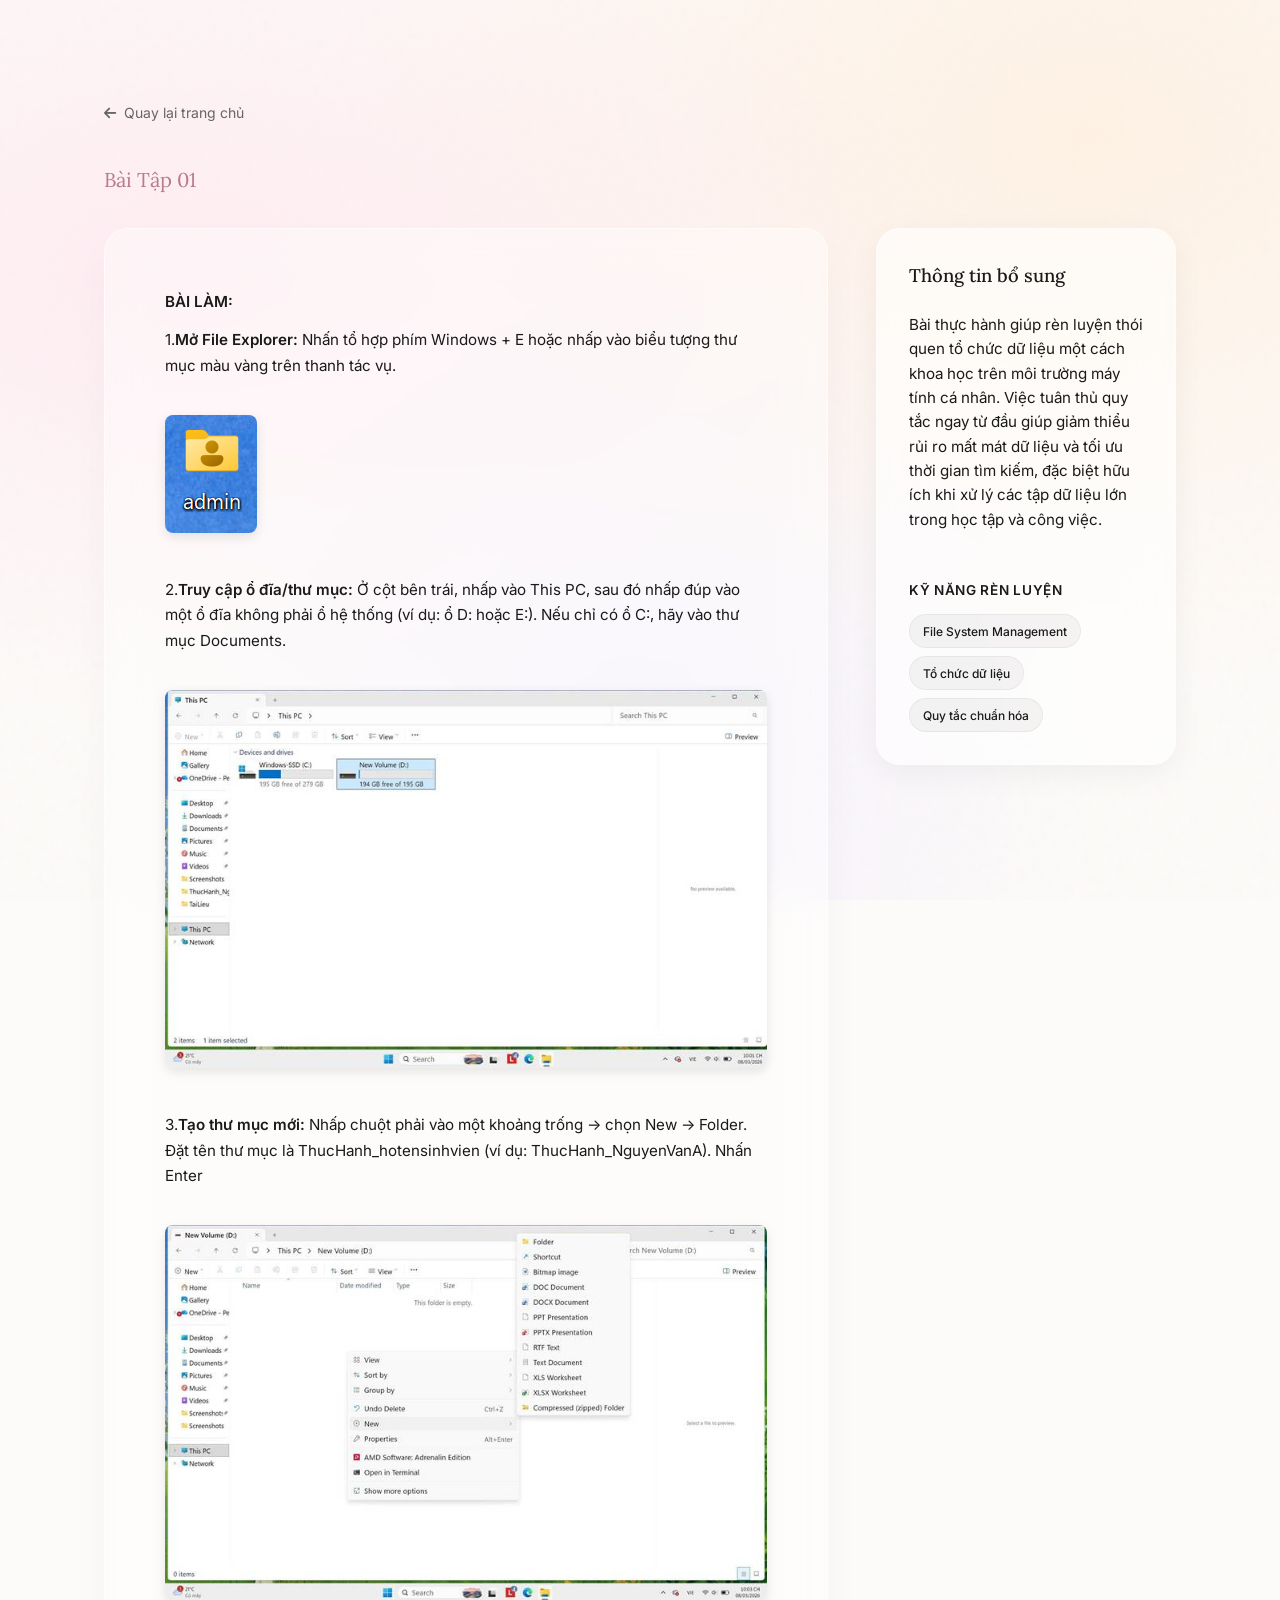
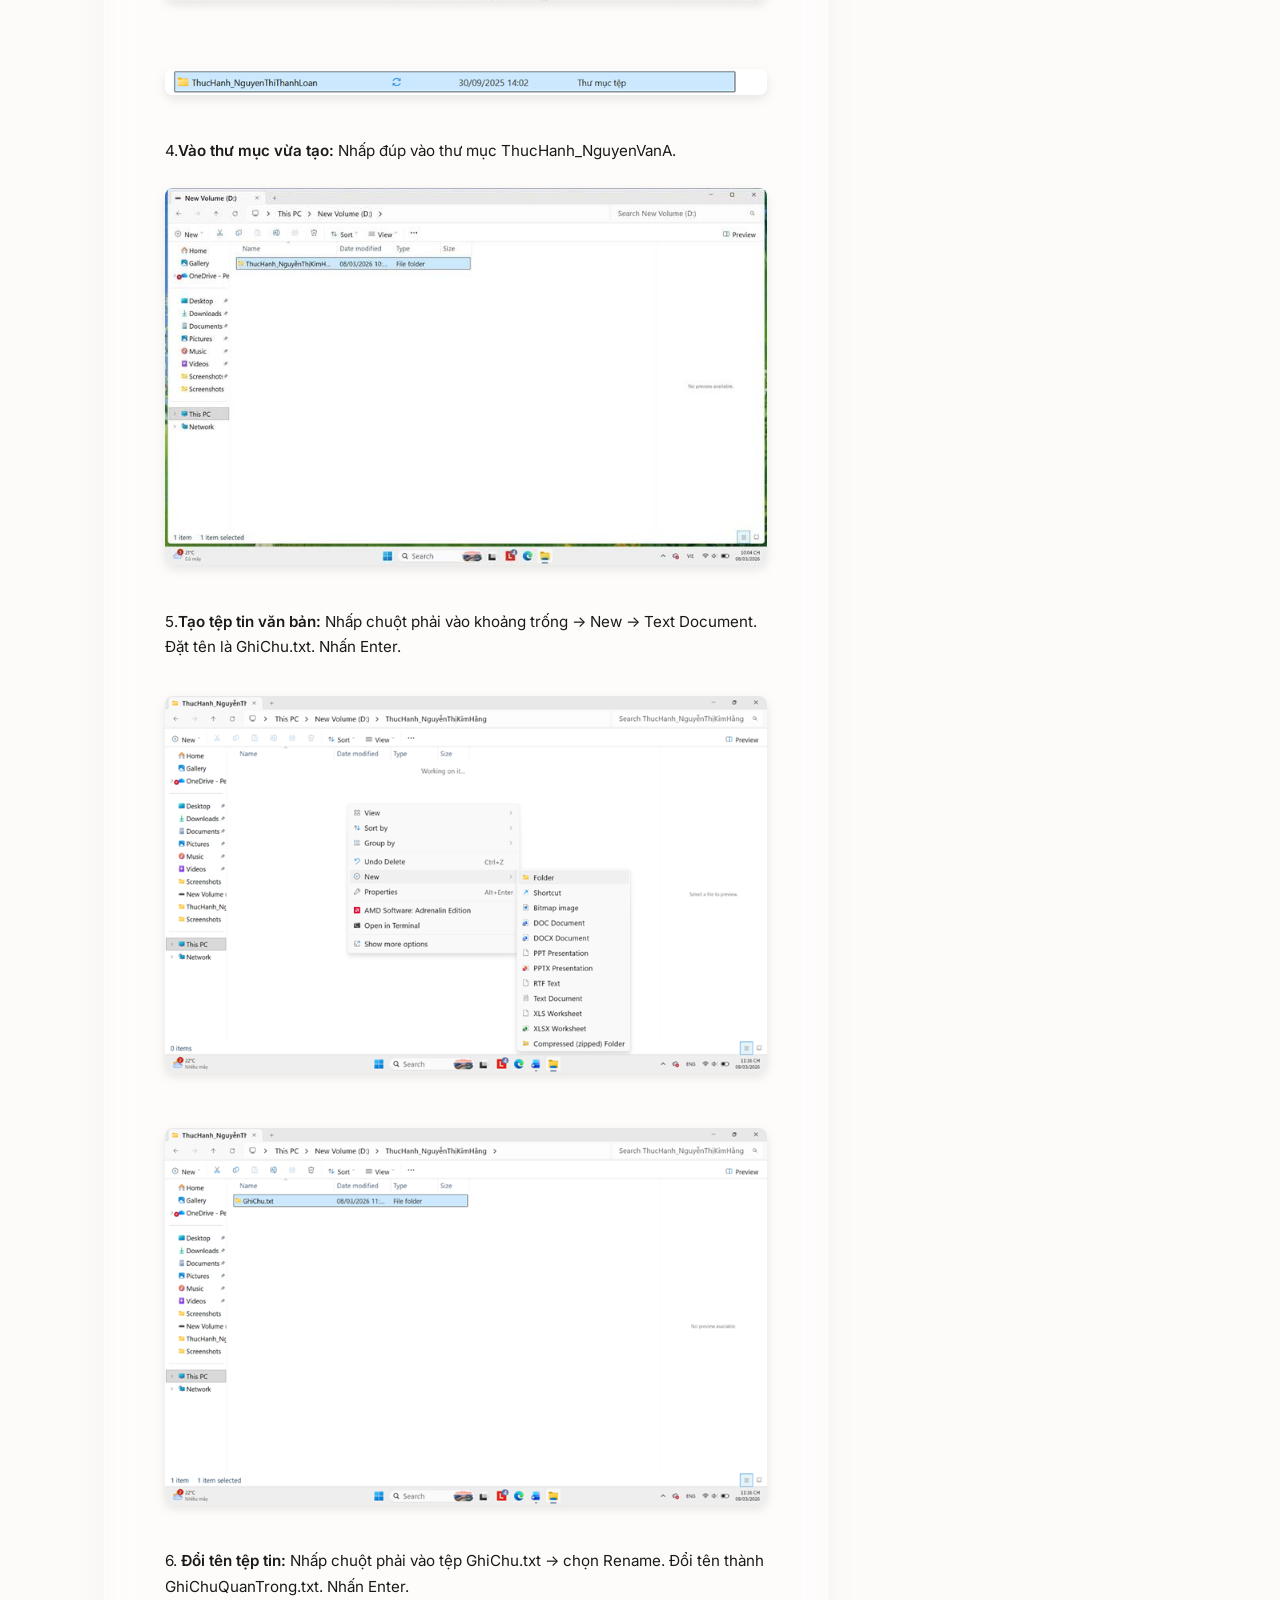
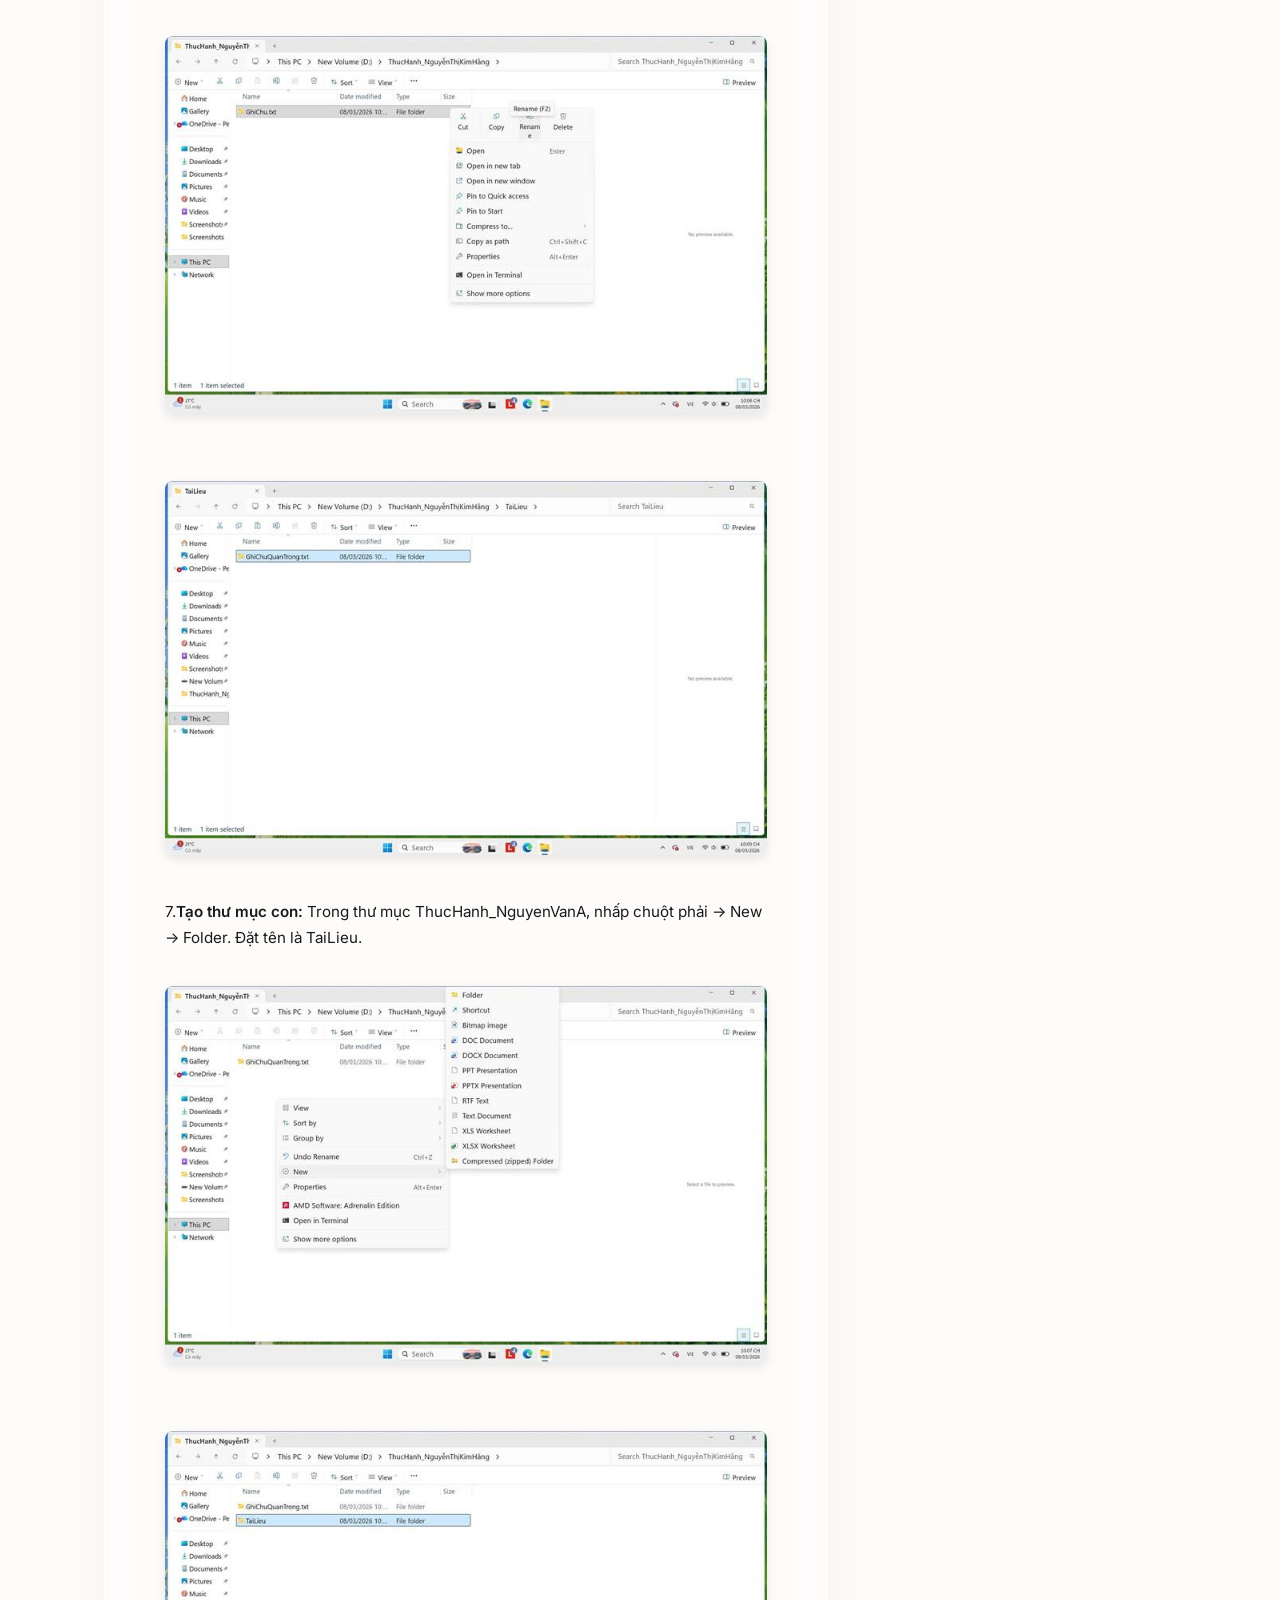
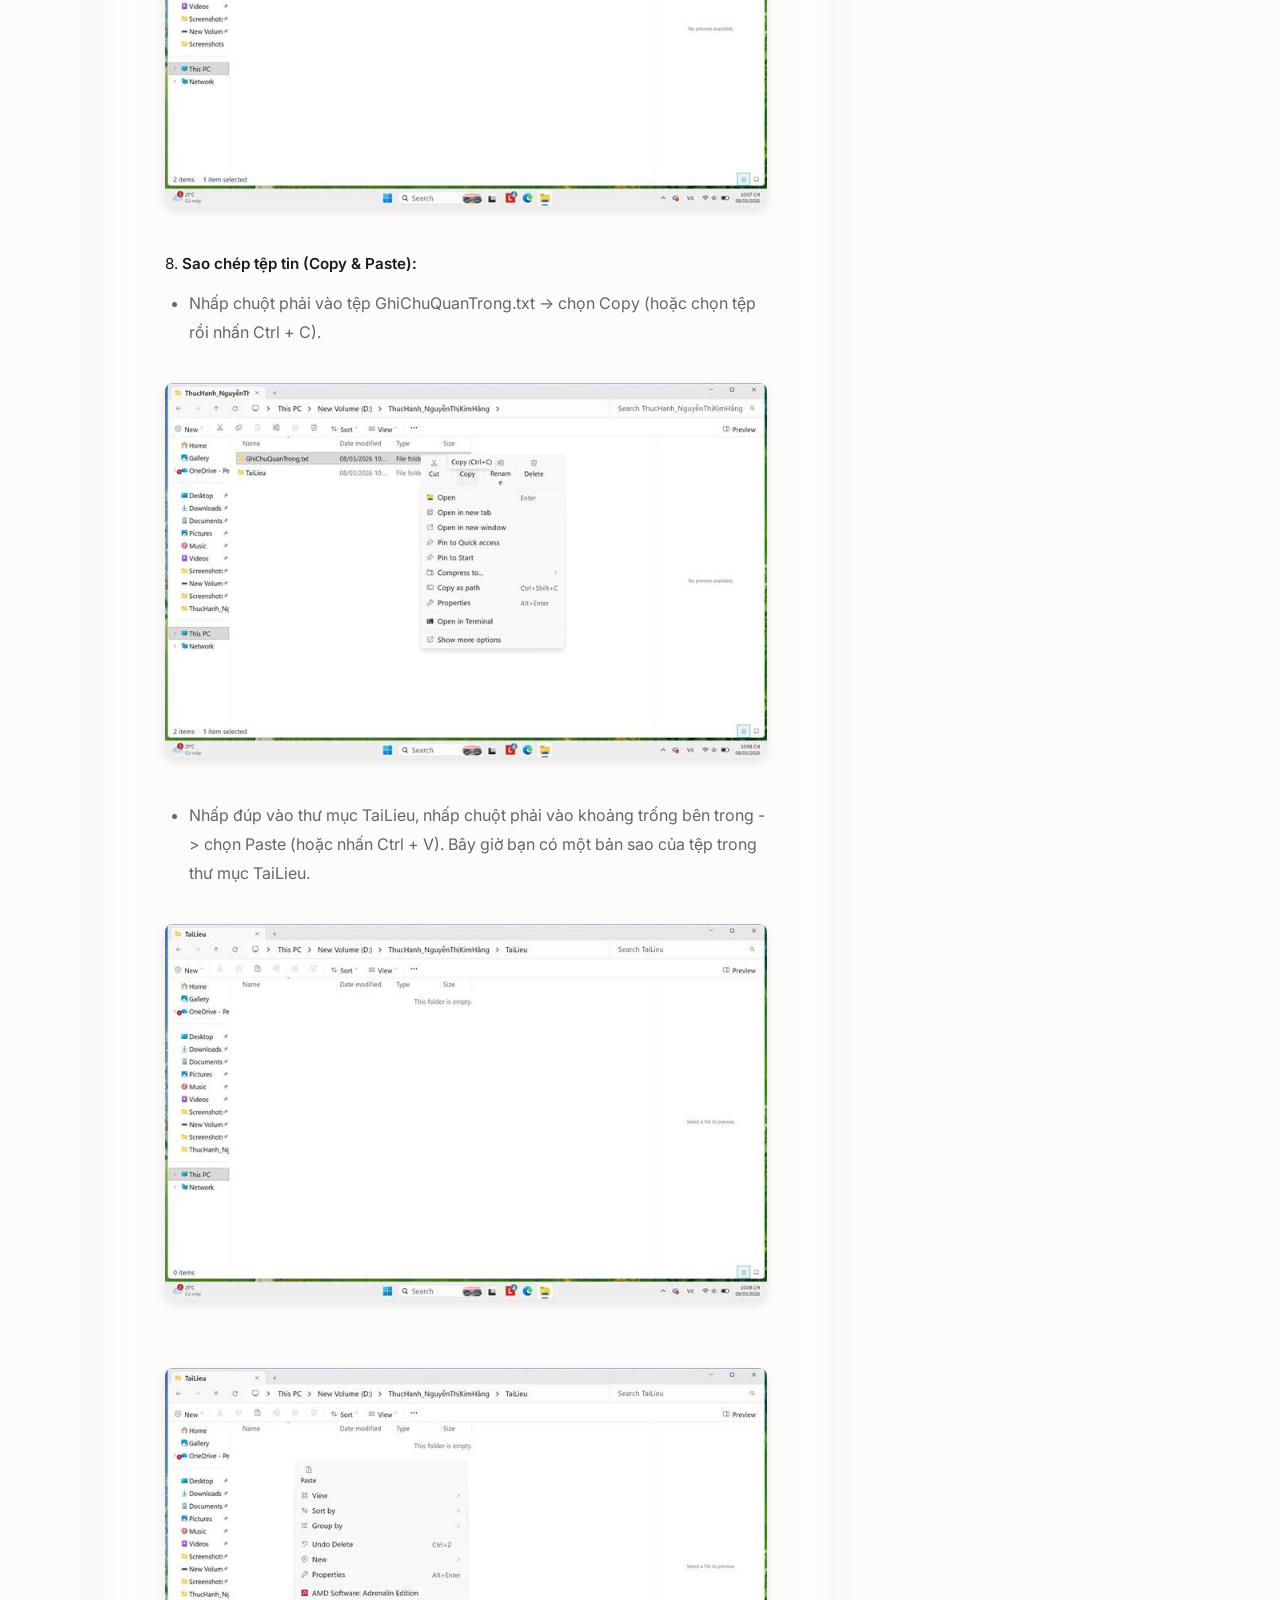
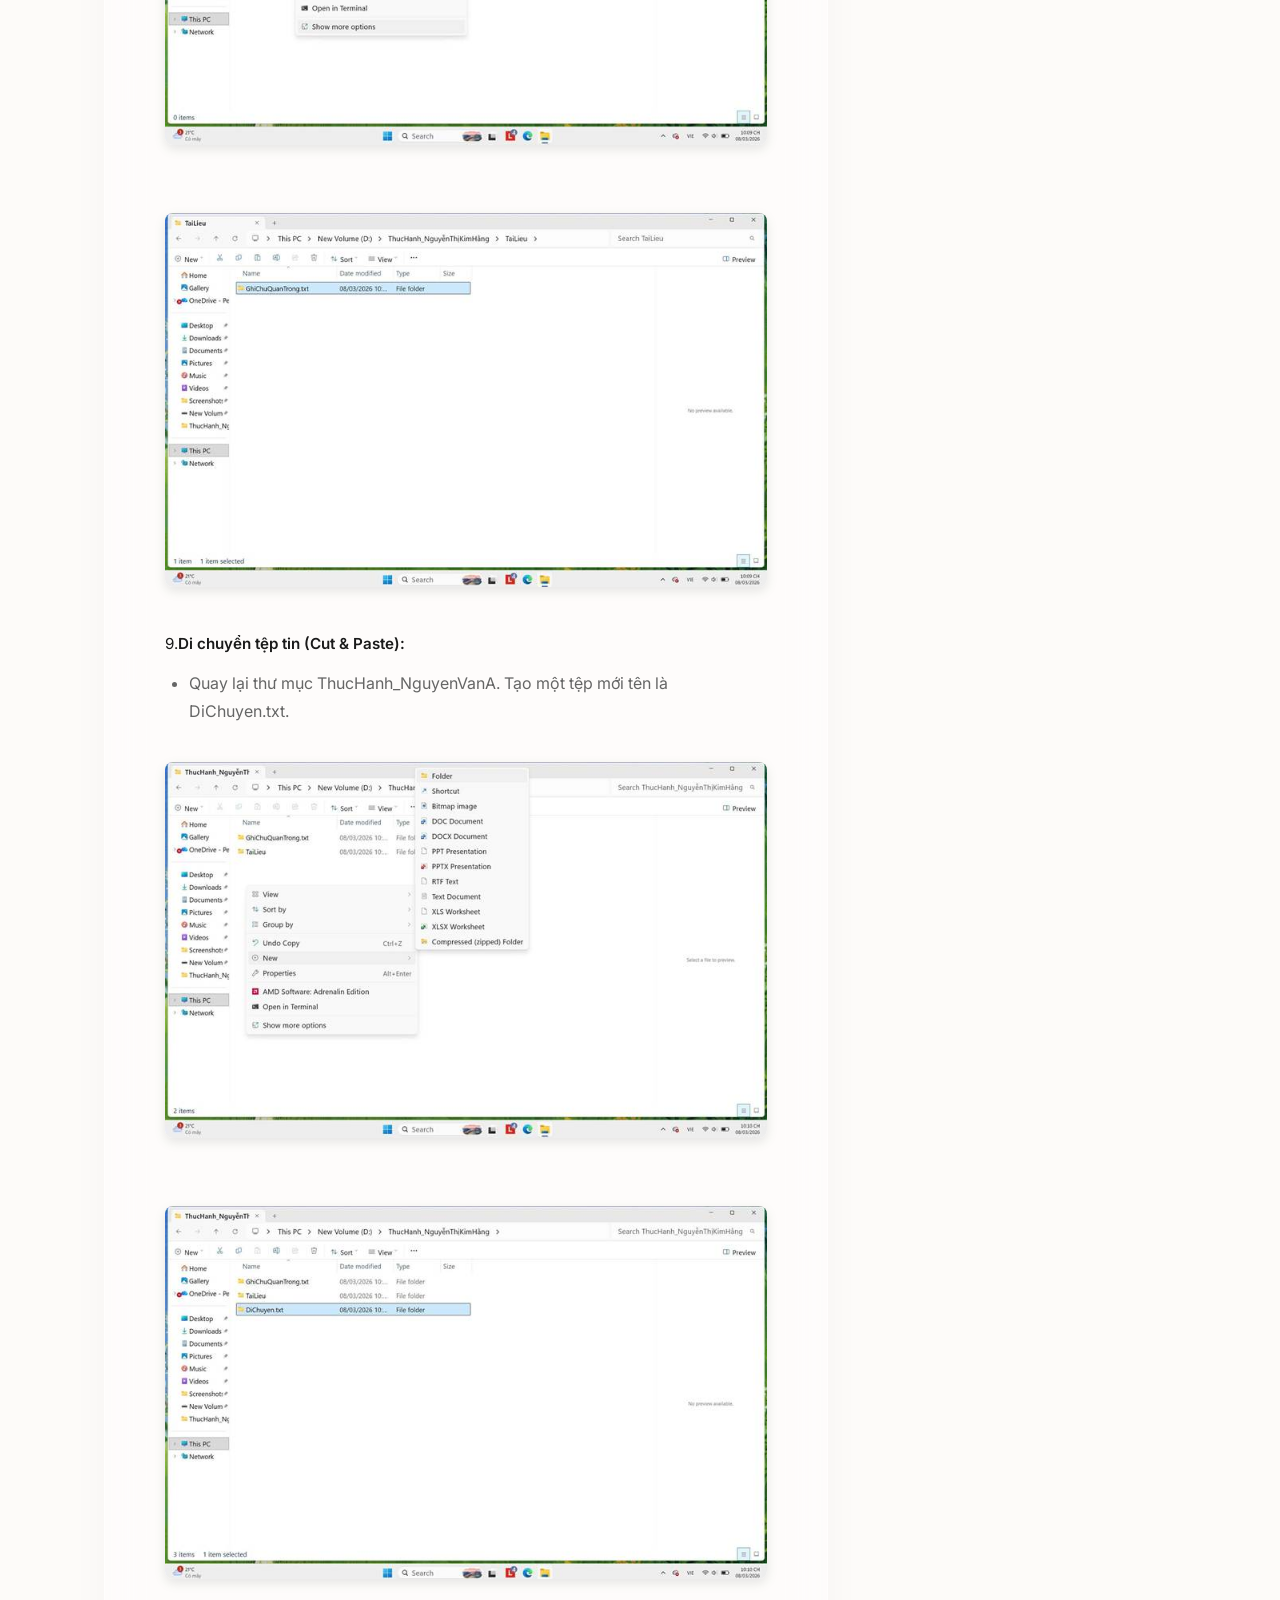
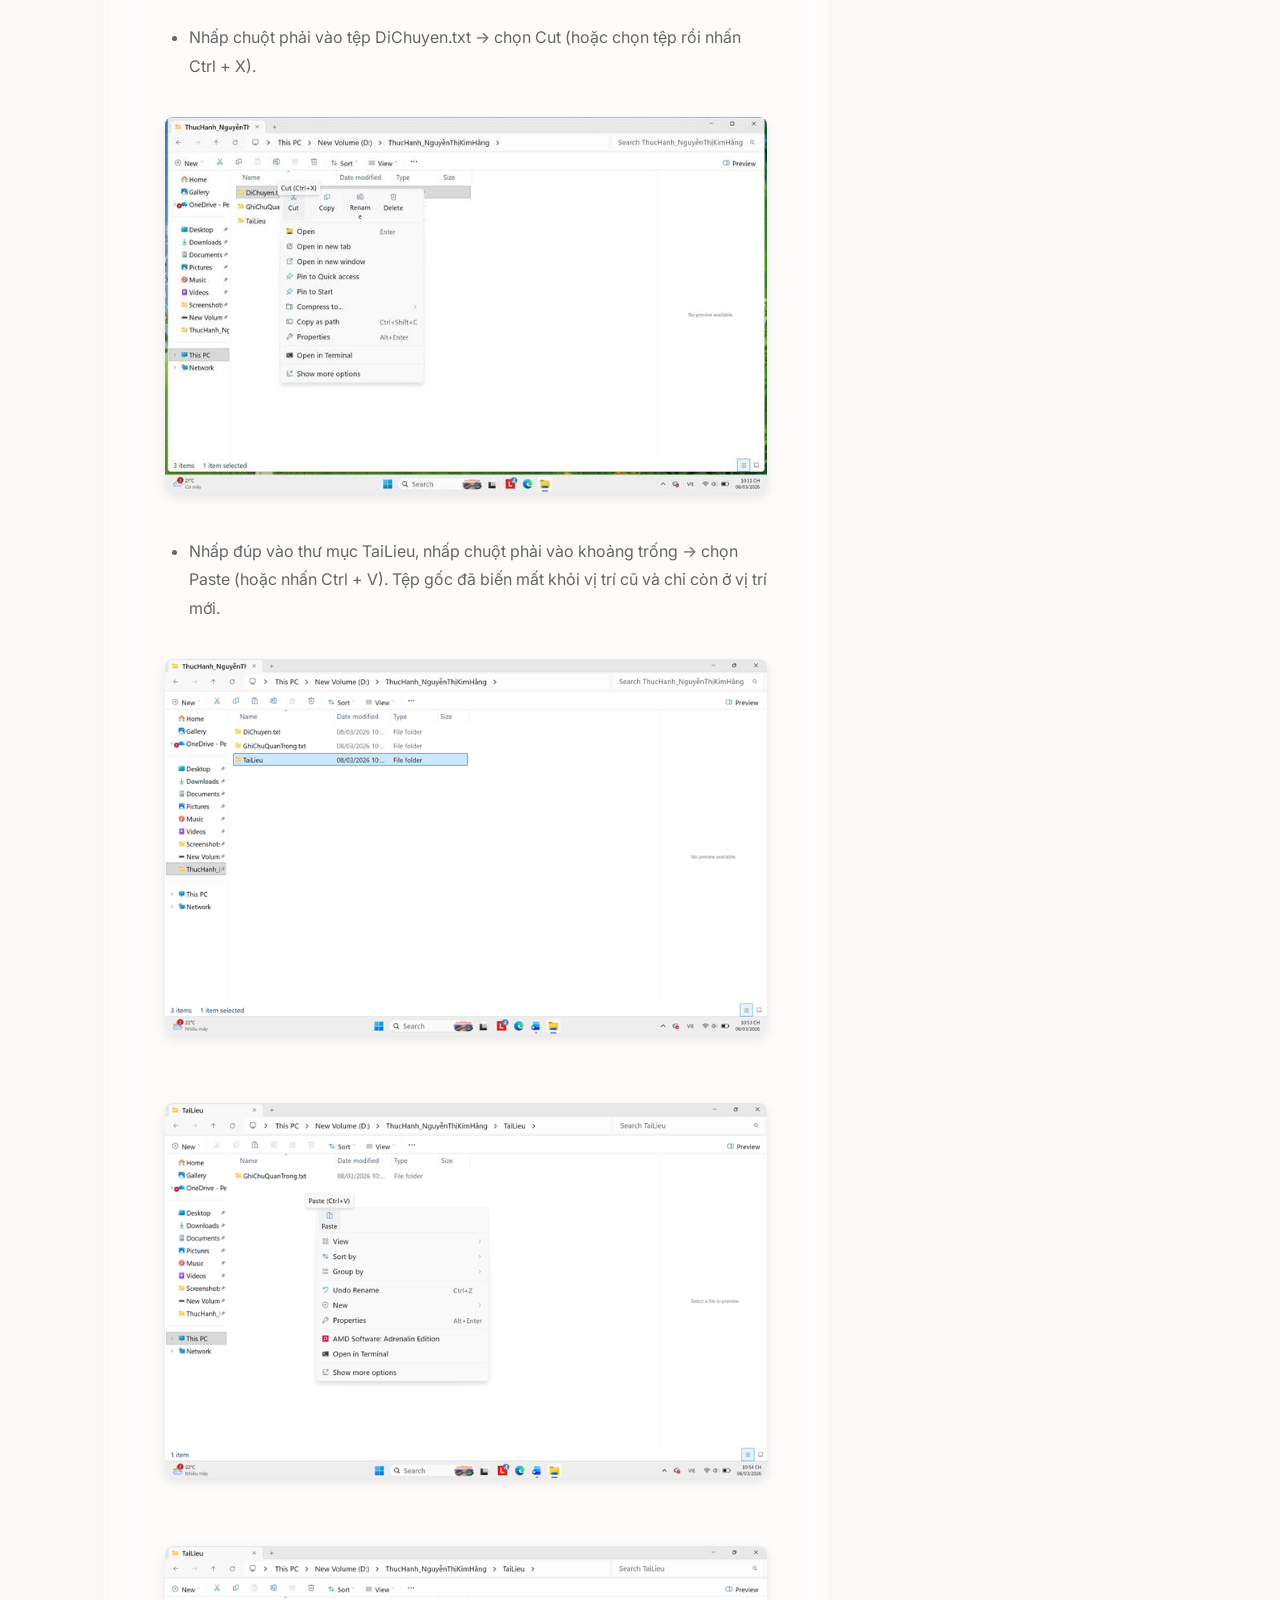
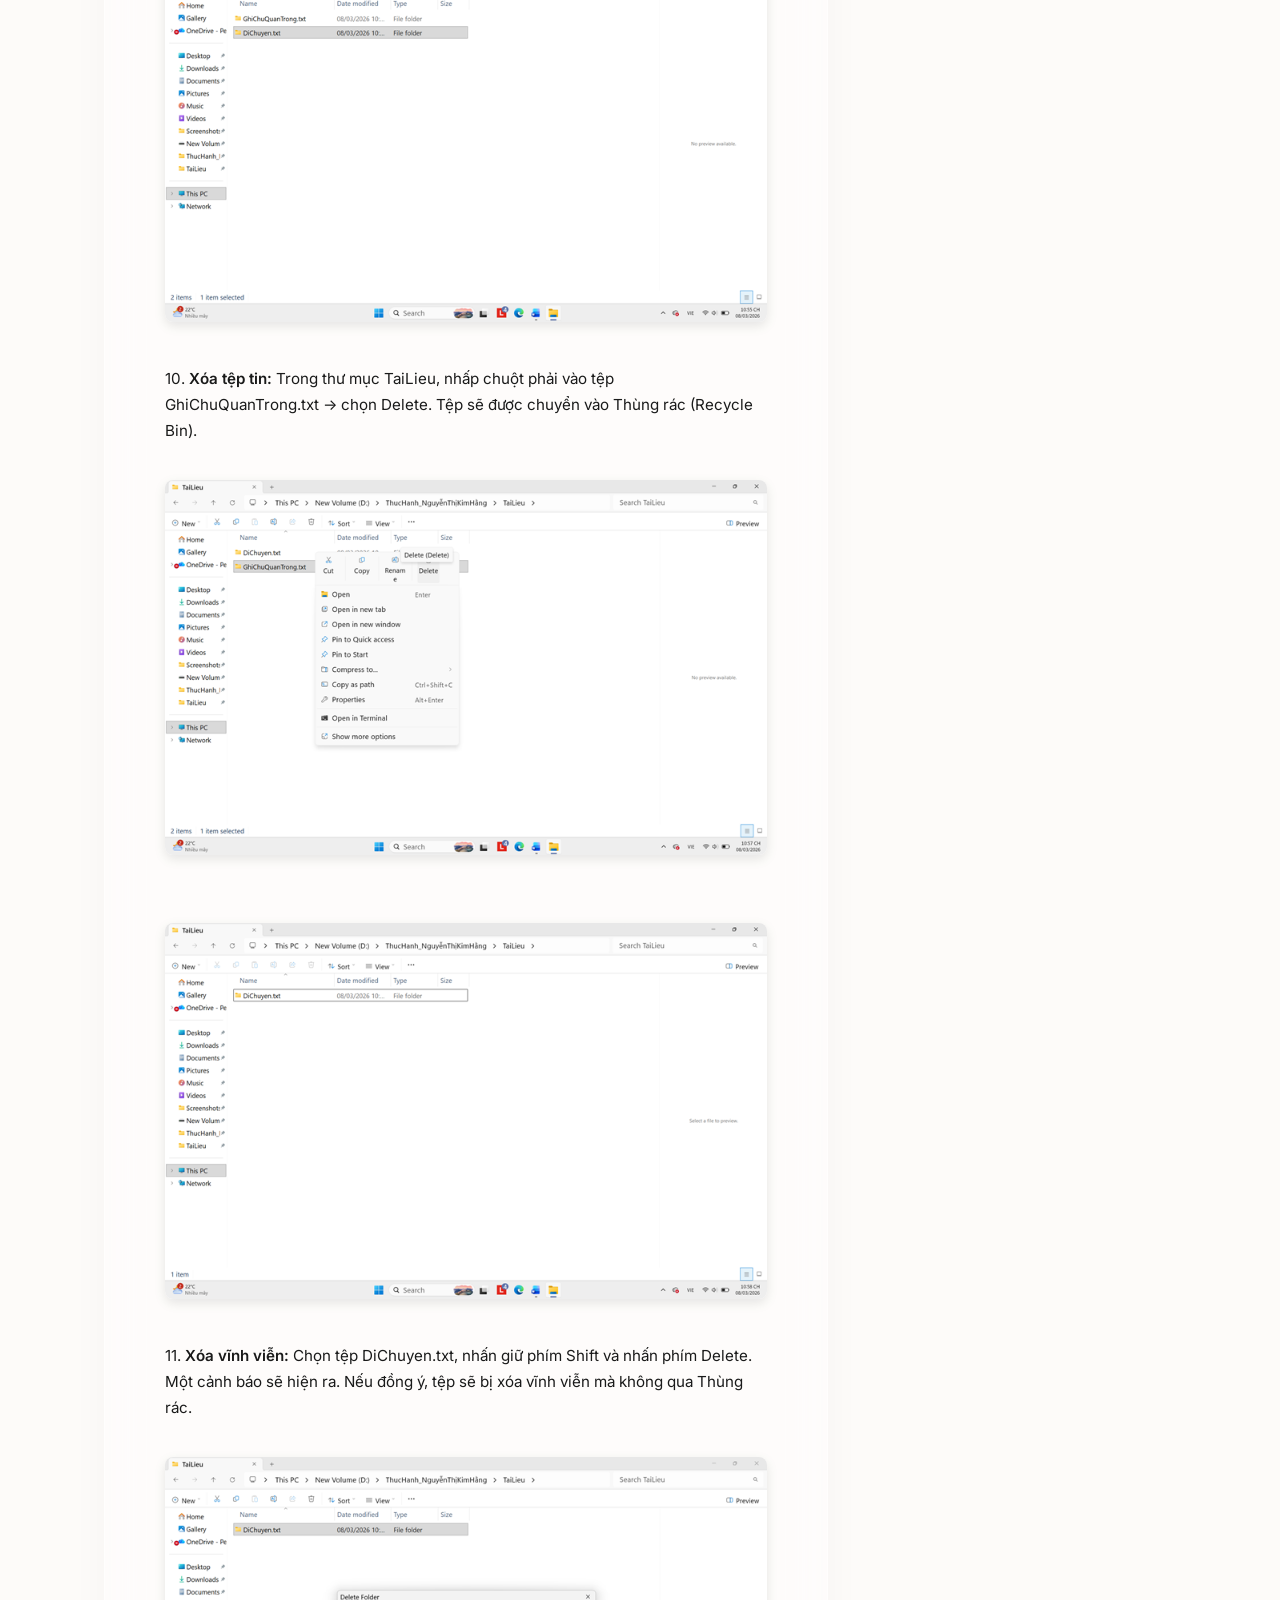
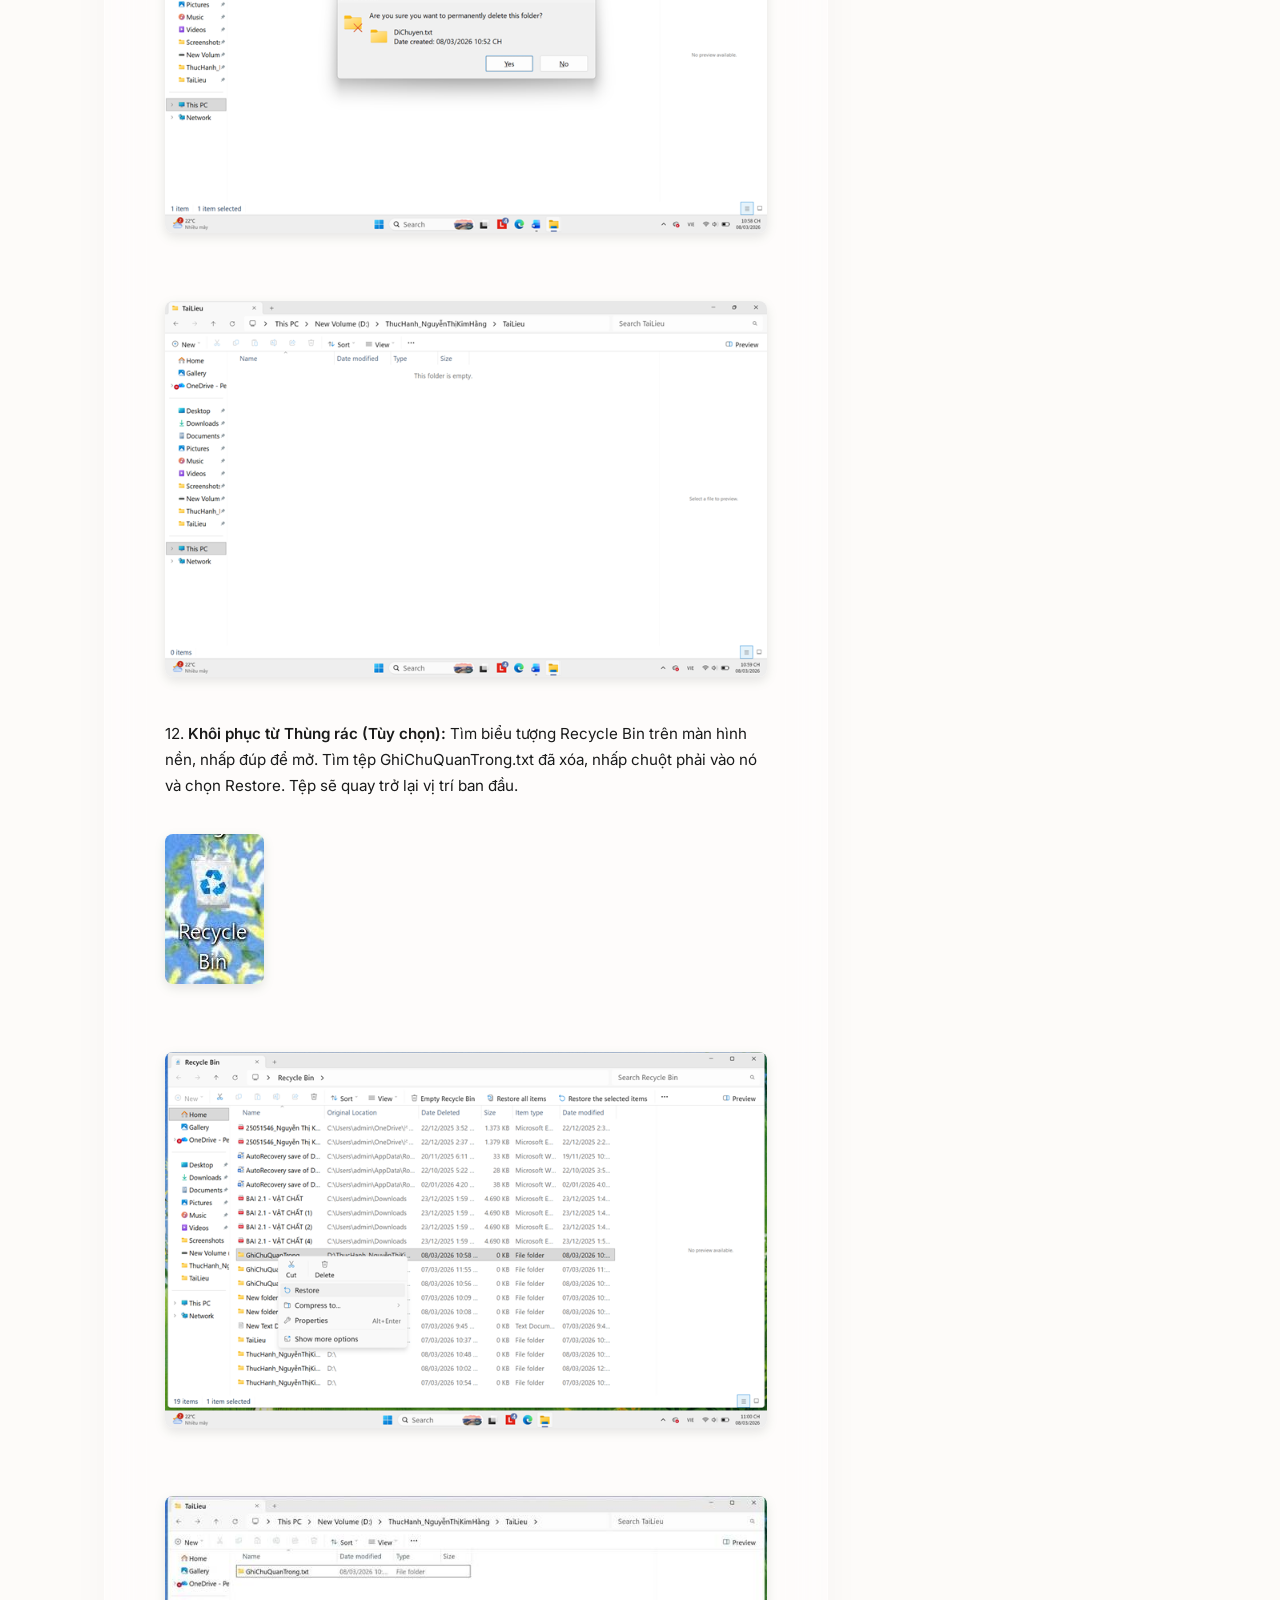
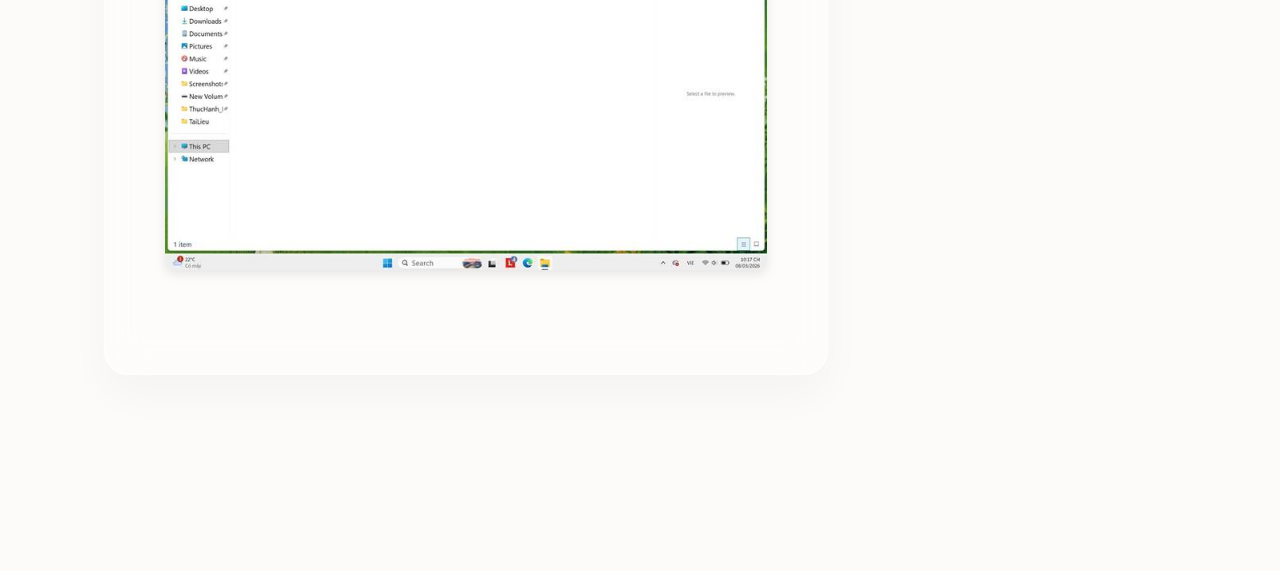
==== commit b21261a7: "Update bai1.html" ====
--- a/bai1.html
+++ b/bai1.html
@@ -32,12 +32,6 @@
       <div class="detail-grid">
         <!-- Left: PDF Detailed content -->
         <div class="detail-content reveal">
-          <div
-            style="background: rgba(255,255,255,0.5); padding: 1rem; border-left: 4px solid var(--accent); margin-bottom: 1.5rem; border-radius: 8px;">
-            <h4 style="margin:0 0 0.5rem 0; font-size:1rem; color: var(--text);">📝 Ghi chú Nội dung Thực tế</h4>
-            <p style="margin:0; font-size:0.9rem; color: var(--muted);">Đây là nội dung và hình ảnh gốc được trích xuất
-              trực tiếp từ bài tập thực hành cá nhân của Phương Linh.</p>
-          </div>
           <p><strong>BÀI LÀM:</strong></p>
           <p>1.<strong>Mở File Explorer:</strong> Nhấn tổ hợp phím Windows + E hoặc nhấp vào biểu tượng thư mục màu vàng
             trên thanh tác vụ.</p>
@@ -188,4 +182,4 @@
           </div>
         </div>
       </div>
-    </div>+    </div>
